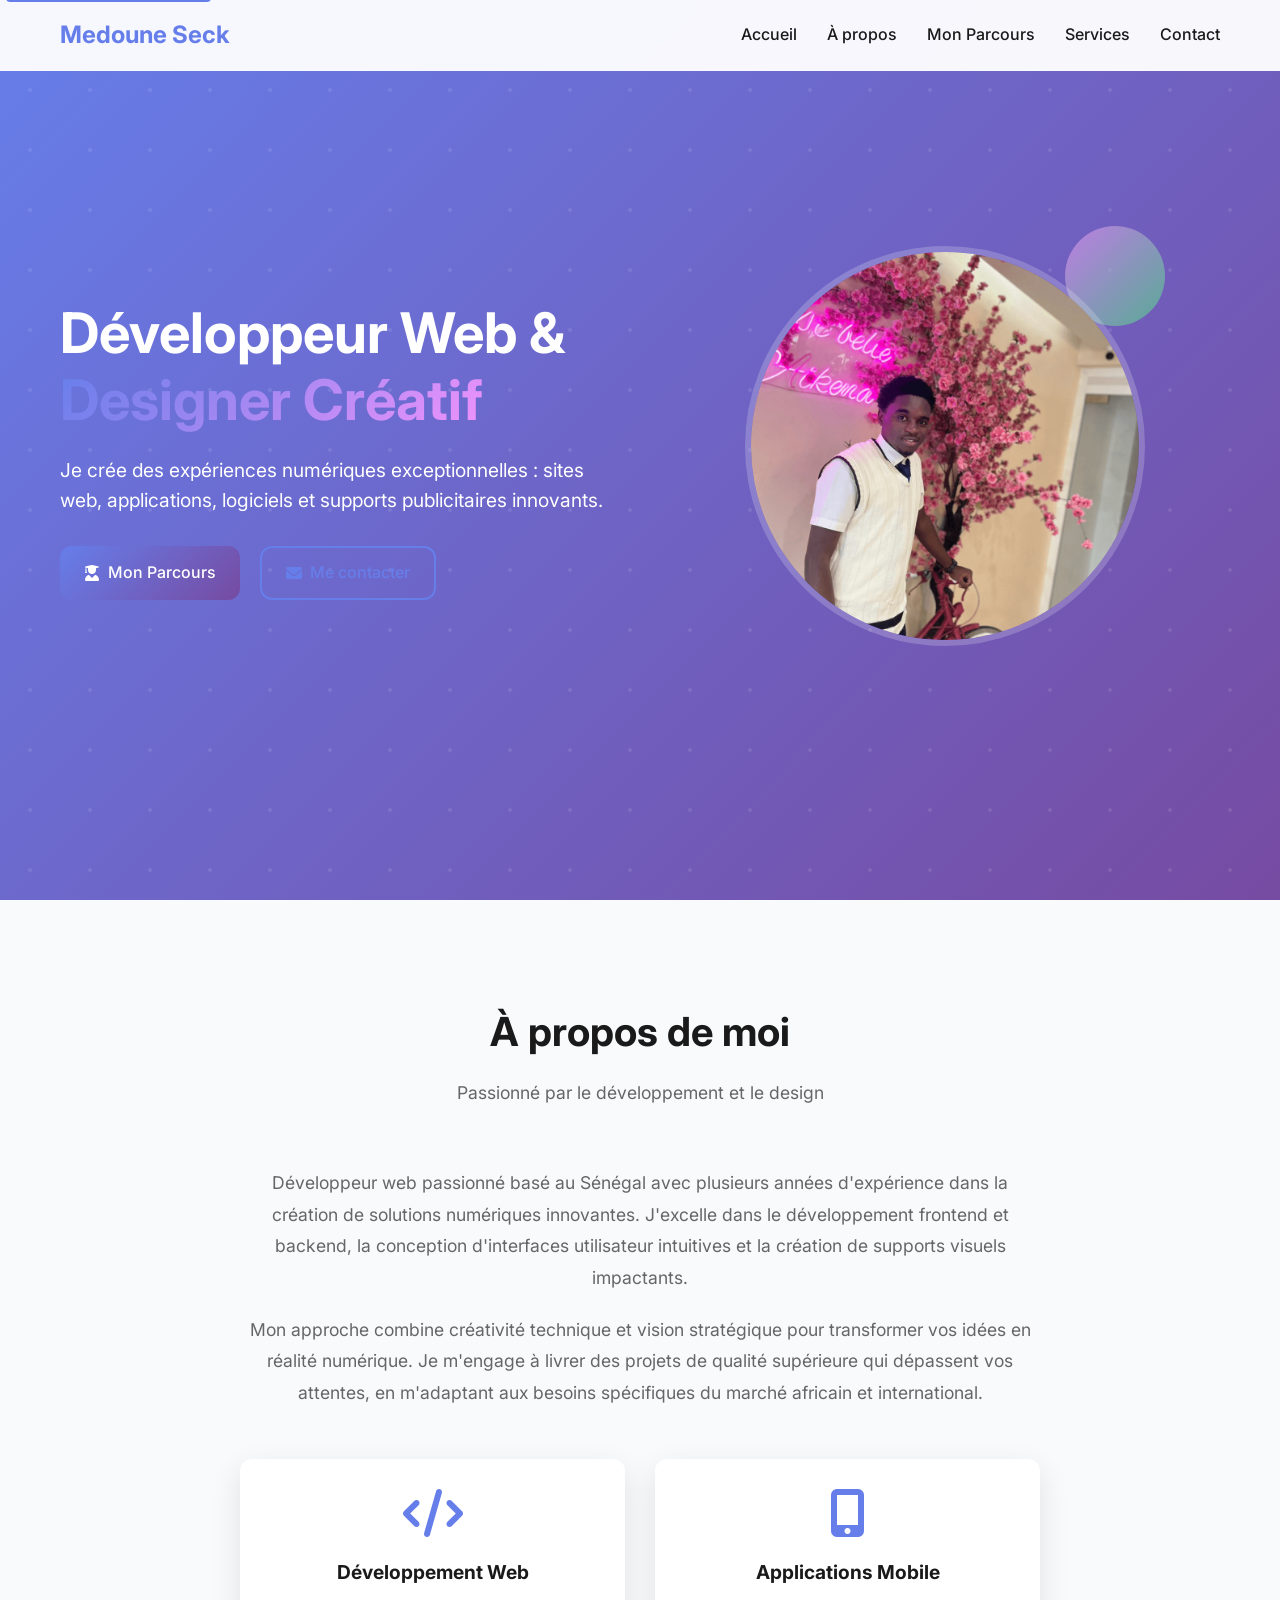
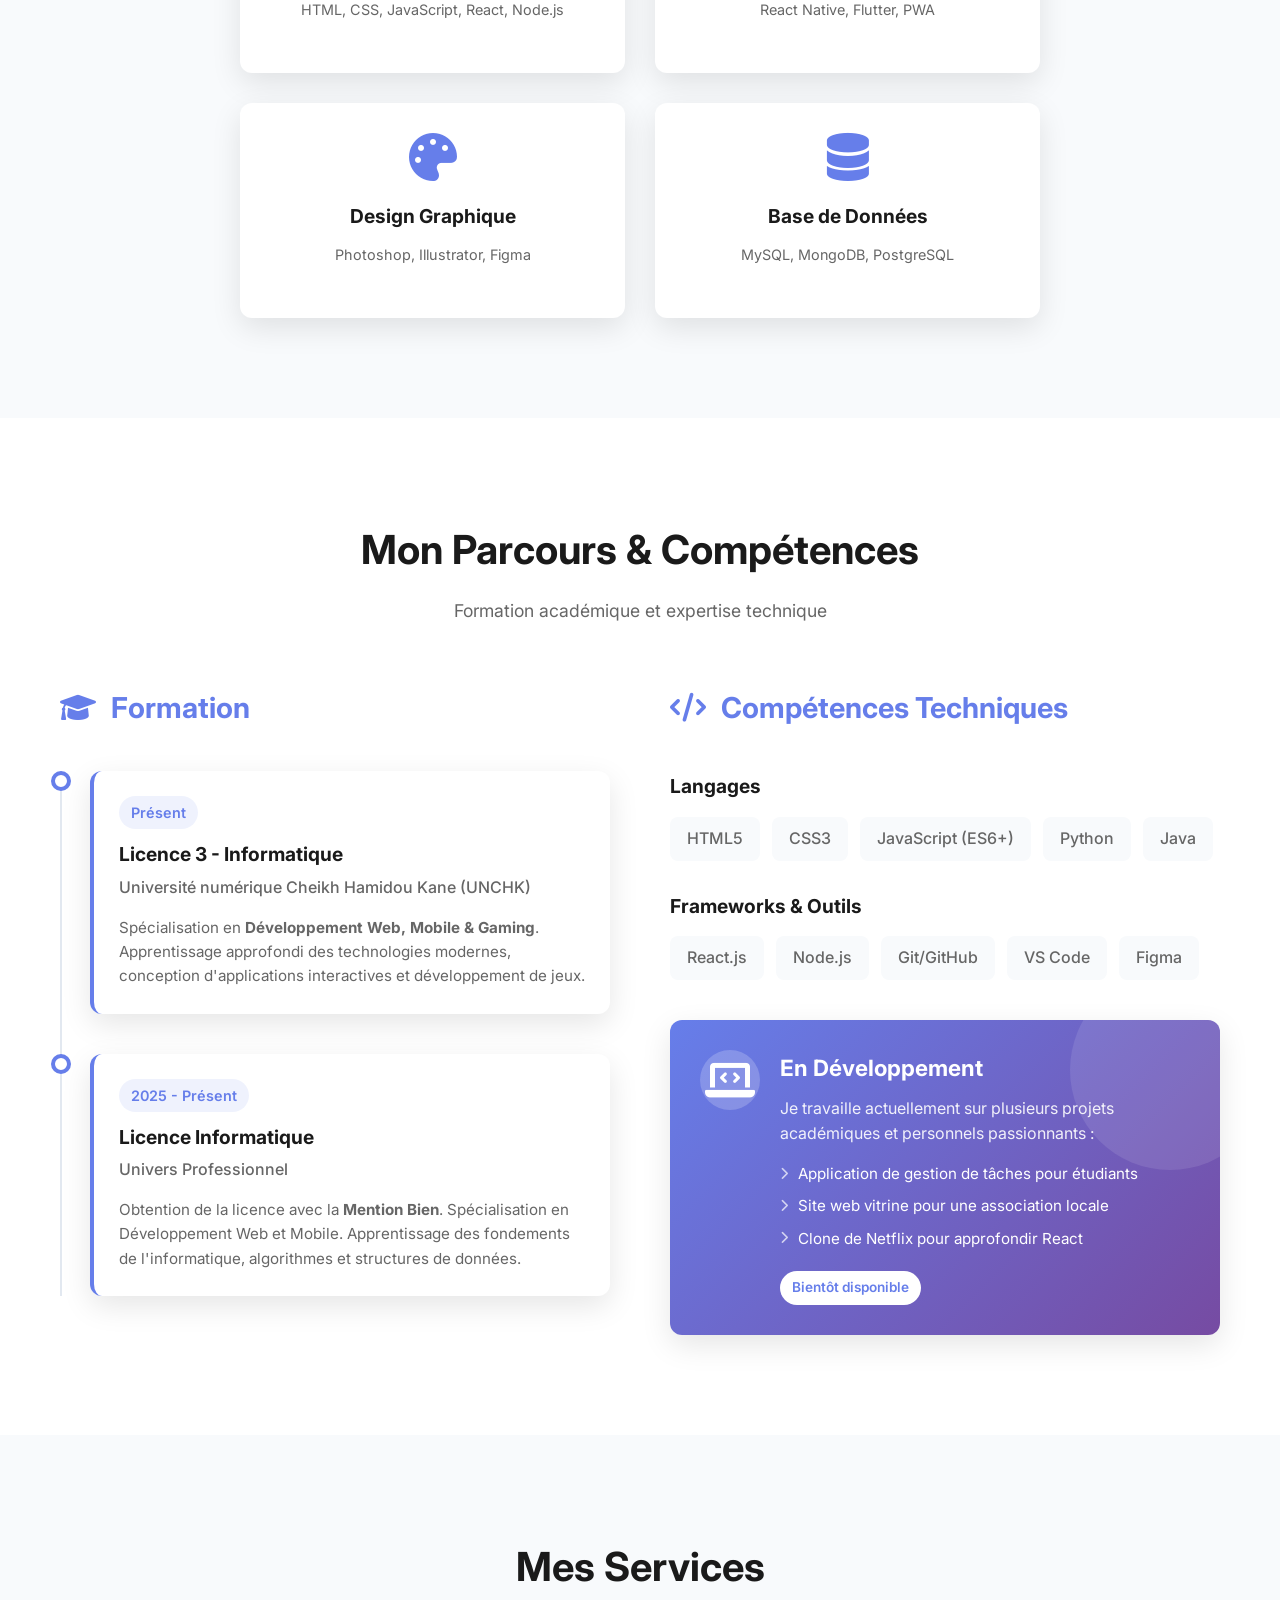
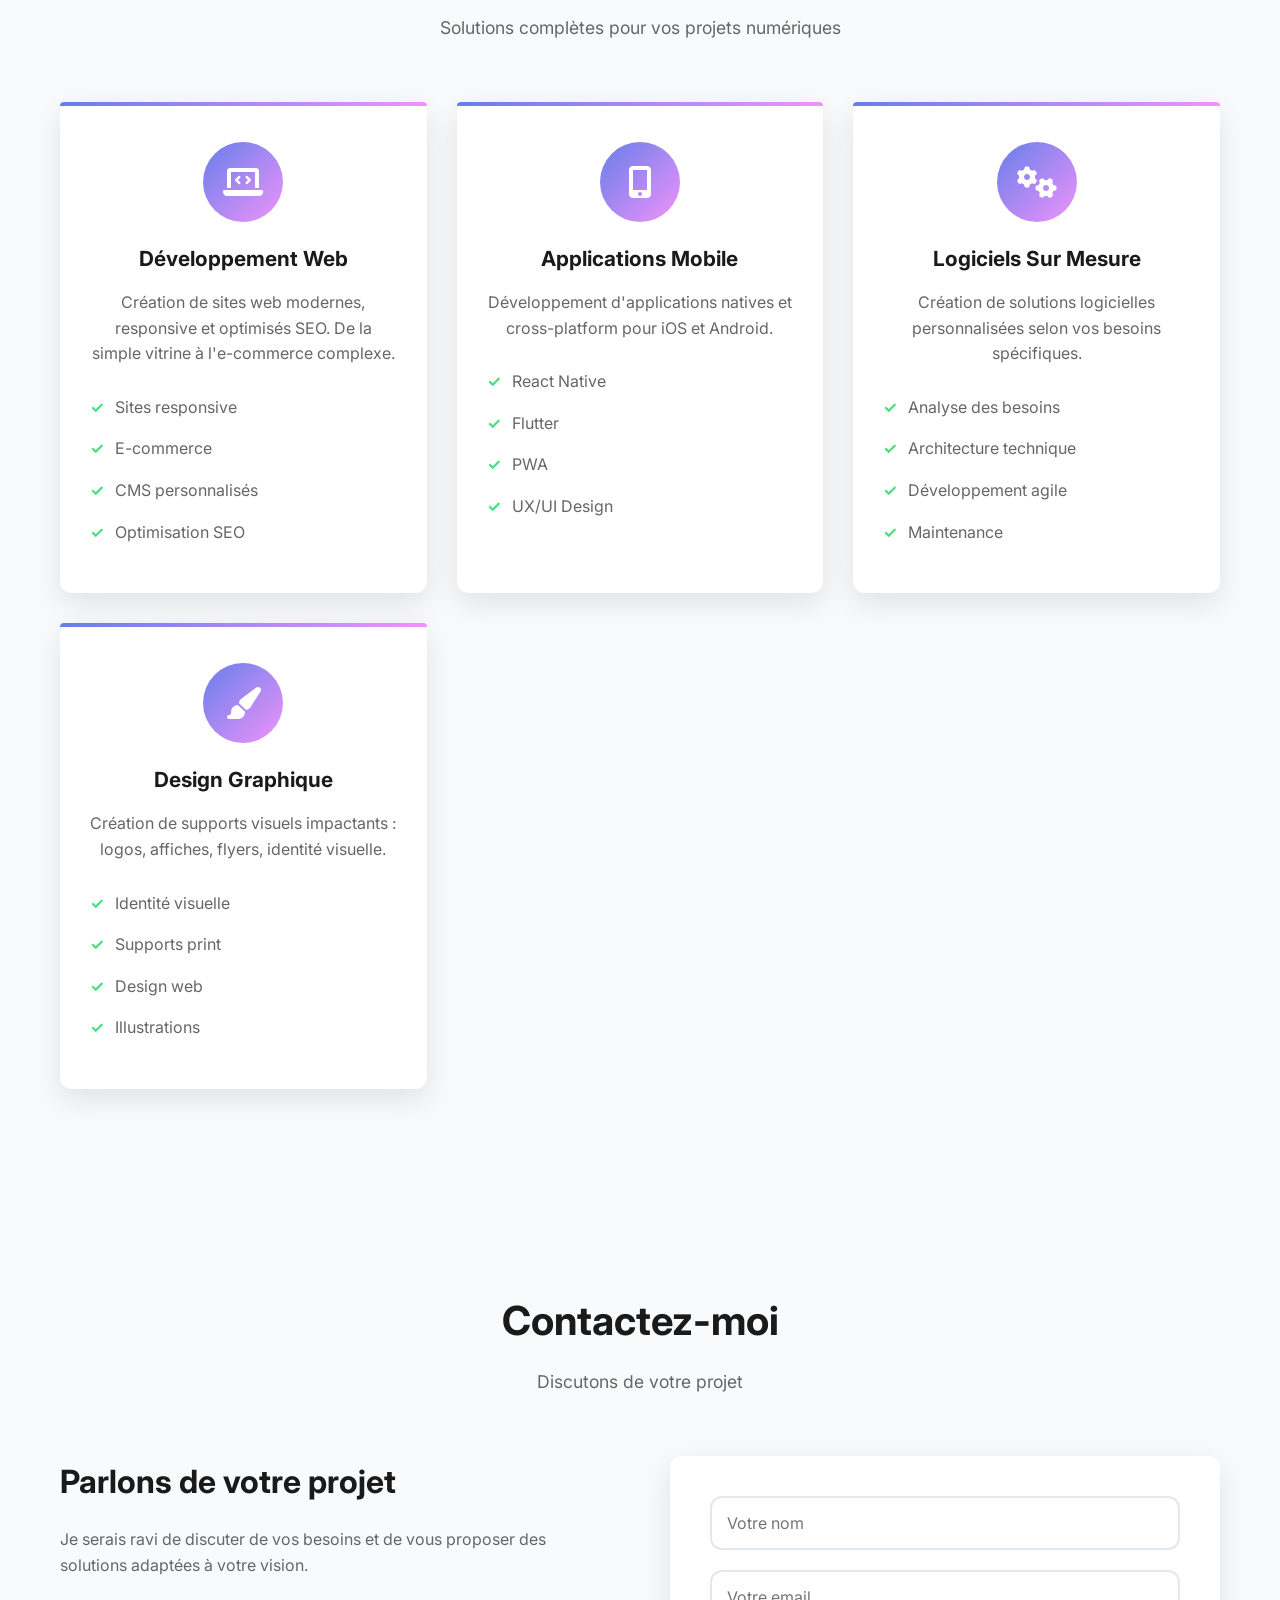
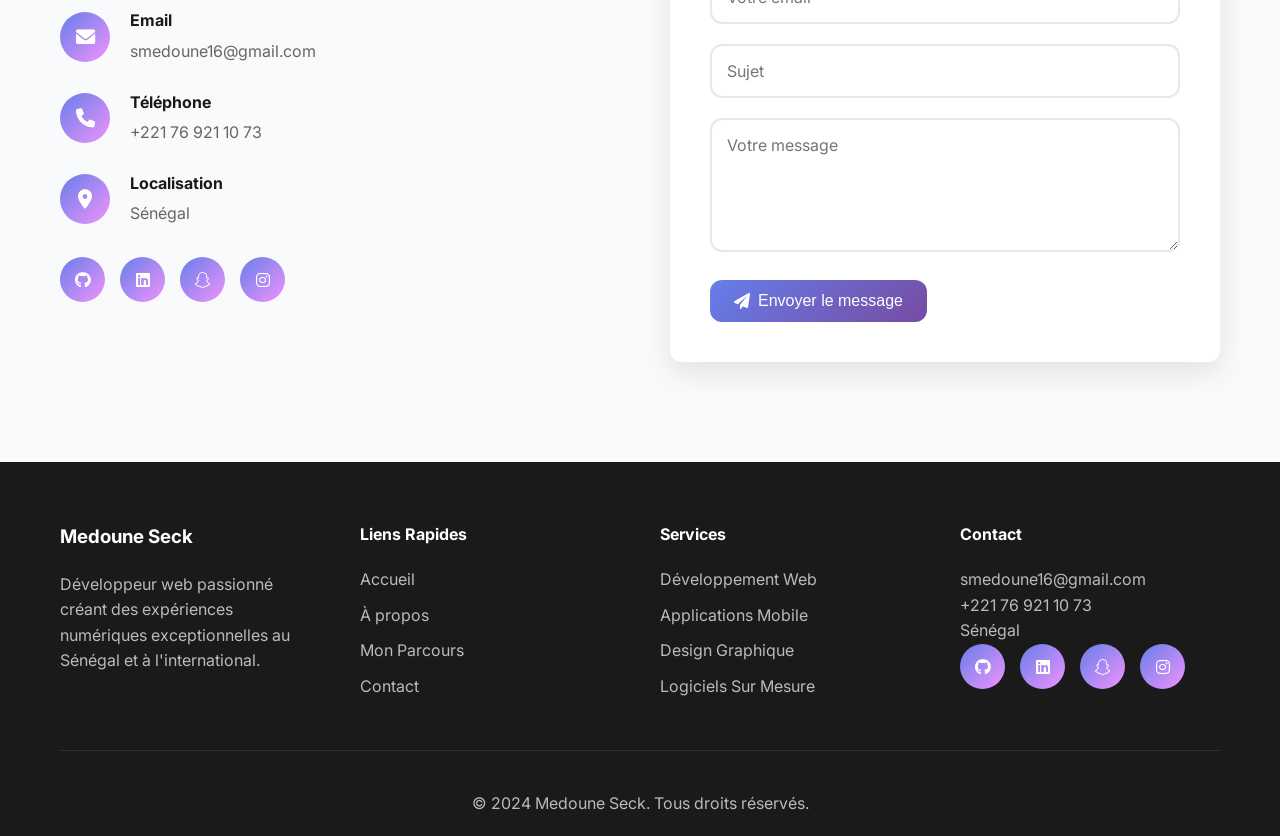
==== index.html @ 62ed6567 "Initial commit: Portfolio with GitHub link and education updates" ====
<!DOCTYPE html>
<html lang="fr">

<head>
    <meta charset="UTF-8">
    <meta name="viewport" content="width=device-width, initial-scale=1.0">
    <title>Medoune Seck - Portfolio - Développeur Web & Designer</title>
    <link rel="stylesheet" href="interface.css">
    <link href="https://fonts.googleapis.com/css2?family=Inter:wght@300;400;500;600;700&display=swap" rel="stylesheet">
    <link rel="stylesheet" href="https://cdnjs.cloudflare.com/ajax/libs/font-awesome/6.0.0/css/all.min.css">
</head>

<body>
    <!-- Navigation -->
    <nav class="navbar" id="navbar">
        <div class="nav-container">
            <div class="nav-logo">
                <h3>Medoune Seck</h3>
            </div>
            <ul class="nav-menu" id="nav-menu">
                <li class="nav-item">
                    <a href="#accueil" class="nav-link">Accueil</a>
                </li>
                <li class="nav-item">
                    <a href="#apropos" class="nav-link">À propos</a>
                </li>
                <li class="nav-item">
                    <a href="#parcours" class="nav-link">Mon Parcours</a>
                </li>
                <li class="nav-item">
                    <a href="#services" class="nav-link">Services</a>
                </li>

                <li class="nav-item">
                    <a href="#contact" class="nav-link">Contact</a>
                </li>
            </ul>
            <div class="hamburger" id="hamburger">
                <span class="bar"></span>
                <span class="bar"></span>
                <span class="bar"></span>
            </div>
        </div>
    </nav>

    <!-- Section Accueil -->
    <section id="accueil" class="hero">
        <div class="hero-container">
            <div class="hero-content">
                <div class="hero-text">
                    <h1 class="hero-title">
                        Développeur Web &
                        <span class="gradient-text">Designer Créatif</span>
                    </h1>
                    <p class="hero-subtitle">
                        Je crée des expériences numériques exceptionnelles : sites web, applications, logiciels et
                        supports publicitaires innovants.
                    </p>
                    <div class="hero-buttons">
                        <a href="#parcours" class="btn btn-primary">
                            <i class="fas fa-user-graduate"></i>
                            Mon Parcours
                        </a>
                        <a href="#contact" class="btn btn-secondary">
                            <i class="fas fa-envelope"></i>
                            Me contacter
                        </a>
                    </div>
                </div>
                <div class="hero-image">
                    <div class="image-container">
                        <img src="imagerose.png" alt="Photo de Medoune Seck" class="profile-image">
                        <div class="image-decoration"></div>
                    </div>
                </div>
            </div>
        </div>
        <div class="hero-bg-animation"></div>
    </section>

    <!-- Section À propos -->
    <section id="apropos" class="about">
        <div class="container">
            <div class="section-header">
                <h2 class="section-title">À propos de moi</h2>
                <p class="section-subtitle">Passionné par le développement et le design</p>
            </div>
            <div class="about-content">
                <div class="about-text">
                    <p>
                        Développeur web passionné basé au Sénégal avec plusieurs années d'expérience dans la création de
                        solutions numériques innovantes. J'excelle dans le développement frontend et backend, la
                        conception d'interfaces utilisateur intuitives et la création de supports visuels impactants.
                    </p>
                    <p>
                        Mon approche combine créativité technique et vision stratégique pour transformer vos idées en
                        réalité numérique. Je m'engage à livrer des projets de qualité supérieure qui dépassent vos
                        attentes, en m'adaptant aux besoins spécifiques du marché africain et international.
                    </p>
                    <div class="skills-grid">
                        <div class="skill-item">
                            <i class="fas fa-code"></i>
                            <h4>Développement Web</h4>
                            <p>HTML, CSS, JavaScript, React, Node.js</p>
                        </div>
                        <div class="skill-item">
                            <i class="fas fa-mobile-alt"></i>
                            <h4>Applications Mobile</h4>
                            <p>React Native, Flutter, PWA</p>
                        </div>
                        <div class="skill-item">
                            <i class="fas fa-palette"></i>
                            <h4>Design Graphique</h4>
                            <p>Photoshop, Illustrator, Figma</p>
                        </div>
                        <div class="skill-item">
                            <i class="fas fa-database"></i>
                            <h4>Base de Données</h4>
                            <p>MySQL, MongoDB, PostgreSQL</p>
                        </div>
                    </div>
                </div>
            </div>
        </div>
    </section>

    <!-- Section Parcours & Compétences -->
    <section id="parcours" class="parcours">
        <div class="container">
            <div class="section-header">
                <h2 class="section-title">Mon Parcours & Compétences</h2>
                <p class="section-subtitle">Formation académique et expertise technique</p>
            </div>

            <div class="parcours-grid">
                <!-- Timeline Formation -->
                <div class="timeline-column">
                    <h3 class="column-title"><i class="fas fa-graduation-cap"></i> Formation</h3>
                    <div class="timeline">
                        <div class="timeline-item">
                            <div class="timeline-dot"></div>
                            <div class="timeline-content fade-in">
                                <span class="timeline-date">Présent</span>
                                <h4>Licence 3 - Informatique</h4>
                                <p class="timeline-institution">Université numérique Cheikh Hamidou Kane (UNCHK)</p>
                                <p>Spécialisation en <strong>Développement Web, Mobile & Gaming</strong>. Apprentissage
                                    approfondi des technologies modernes, conception d'applications interactives et
                                    développement de jeux.</p>
                            </div>
                        </div>
                        <div class="timeline-item">
                            <div class="timeline-dot"></div>
                            <div class="timeline-content fade-in">
                                <span class="timeline-date">2025 - Présent</span>
                                <h4>Licence Informatique</h4>
                                <p class="timeline-institution">Univers Professionnel</p>
                                <p>Obtention de la licence avec la <strong>Mention Bien</strong>. Spécialisation en
                                    Développement Web et Mobile. Apprentissage des fondements de l'informatique,
                                    algorithmes et structures de données.</p>
                            </div>
                        </div>
                    </div>
                </div>

                <!-- Compétences & Projets en cours -->
                <div class="skills-column">
                    <h3 class="column-title"><i class="fas fa-code"></i> Compétences Techniques</h3>

                    <div class="skills-container fade-in">
                        <div class="skill-category">
                            <h4>Langages</h4>
                            <div class="skill-tags">
                                <span class="skill-tag">HTML5</span>
                                <span class="skill-tag">CSS3</span>
                                <span class="skill-tag">JavaScript (ES6+)</span>
                                <span class="skill-tag">Python</span>
                                <span class="skill-tag">Java</span>
                            </div>
                        </div>

                        <div class="skill-category">
                            <h4>Frameworks & Outils</h4>
                            <div class="skill-tags">
                                <span class="skill-tag">React.js</span>
                                <span class="skill-tag">Node.js</span>
                                <span class="skill-tag">Git/GitHub</span>
                                <span class="skill-tag">VS Code</span>
                                <span class="skill-tag">Figma</span>
                            </div>
                        </div>
                    </div>

                    <div class="current-focus fade-in">
                        <div class="focus-card">
                            <div class="focus-icon">
                                <i class="fas fa-laptop-code"></i>
                            </div>
                            <div class="focus-content">
                                <h3>En Développement</h3>
                                <p>Je travaille actuellement sur plusieurs projets académiques et personnels
                                    passionnants :</p>
                                <ul class="focus-list">
                                    <li><i class="fas fa-chevron-right"></i> Application de gestion de tâches pour
                                        étudiants</li>
                                    <li><i class="fas fa-chevron-right"></i> Site web vitrine pour une association
                                        locale</li>
                                    <li><i class="fas fa-chevron-right"></i> Clone de Netflix pour approfondir React
                                    </li>
                                </ul>
                                <div class="focus-badge">Bientôt disponible</div>
                            </div>
                        </div>
                    </div>
                </div>
            </div>
        </div>
    </section>

    <!-- Section Services -->
    <section id="services" class="services">
        <div class="container">
            <div class="section-header">
                <h2 class="section-title">Mes Services</h2>
                <p class="section-subtitle">Solutions complètes pour vos projets numériques</p>
            </div>
            <div class="services-grid">
                <div class="service-card">
                    <div class="service-icon">
                        <i class="fas fa-laptop-code"></i>
                    </div>
                    <h3>Développement Web</h3>
                    <p>Création de sites web modernes, responsive et optimisés SEO. De la simple vitrine à l'e-commerce
                        complexe.</p>
                    <ul class="service-features">
                        <li>Sites responsive</li>
                        <li>E-commerce</li>
                        <li>CMS personnalisés</li>
                        <li>Optimisation SEO</li>
                    </ul>
                </div>
                <div class="service-card">
                    <div class="service-icon">
                        <i class="fas fa-mobile-alt"></i>
                    </div>
                    <h3>Applications Mobile</h3>
                    <p>Développement d'applications natives et cross-platform pour iOS et Android.</p>
                    <ul class="service-features">
                        <li>React Native</li>
                        <li>Flutter</li>
                        <li>PWA</li>
                        <li>UX/UI Design</li>
                    </ul>
                </div>
                <div class="service-card">
                    <div class="service-icon">
                        <i class="fas fa-cogs"></i>
                    </div>
                    <h3>Logiciels Sur Mesure</h3>
                    <p>Création de solutions logicielles personnalisées selon vos besoins spécifiques.</p>
                    <ul class="service-features">
                        <li>Analyse des besoins</li>
                        <li>Architecture technique</li>
                        <li>Développement agile</li>
                        <li>Maintenance</li>
                    </ul>
                </div>
                <div class="service-card">
                    <div class="service-icon">
                        <i class="fas fa-paint-brush"></i>
                    </div>
                    <h3>Design Graphique</h3>
                    <p>Création de supports visuels impactants : logos, affiches, flyers, identité visuelle.</p>
                    <ul class="service-features">
                        <li>Identité visuelle</li>
                        <li>Supports print</li>
                        <li>Design web</li>
                        <li>Illustrations</li>
                    </ul>
                </div>
            </div>
        </div>
    </section>



    <!-- Section Contact -->
    <section id="contact" class="contact">
        <div class="container">
            <div class="section-header">
                <h2 class="section-title">Contactez-moi</h2>
                <p class="section-subtitle">Discutons de votre projet</p>
            </div>
            <div class="contact-content">
                <div class="contact-info">
                    <h3>Parlons de votre projet</h3>
                    <p>Je serais ravi de discuter de vos besoins et de vous proposer des solutions adaptées à votre
                        vision.</p>
                    <div class="contact-items">
                        <a href="mailto:smedoune16@gmail.com" class="contact-item">
                            <i class="fas fa-envelope"></i>
                            <div>
                                <h4>Email</h4>
                                <p>smedoune16@gmail.com</p>
                            </div>
                        </a>
                        <a href="tel:+221769211073" class="contact-item">
                            <i class="fas fa-phone"></i>
                            <div>
                                <h4>Téléphone</h4>
                                <p>+221 76 921 10 73</p>
                            </div>
                        </a>
                        <div class="contact-item">
                            <i class="fas fa-map-marker-alt"></i>
                            <div>
                                <h4>Localisation</h4>
                                <p>Sénégal</p>
                            </div>
                        </div>
                    </div>
                    <div class="social-links">
                        <a href="https://github.com/Medoune-ops" target="_blank" rel="noopener noreferrer"
                            class="social-link" title="GitHub"><i class="fab fa-github"></i></a>
                        <a href="https://www.linkedin.com/in/medoune-seck-633004305" target="_blank"
                            rel="noopener noreferrer" class="social-link" title="LinkedIn"><i
                                class="fab fa-linkedin"></i></a>
                        <a href="https://t.snapchat.com/3yQsadBa" target="_blank" rel="noopener noreferrer"
                            class="social-link" title="Snapchat"><i class="fab fa-snapchat"></i></a>
                        <a href="https://www.instagram.com/medoune_14?igsh=bmZnbGZmYTBjMzN2" target="_blank"
                            rel="noopener noreferrer" class="social-link" title="Instagram"><i
                                class="fab fa-instagram"></i></a>
                    </div>
                </div>
                <form class="contact-form" id="contact-form" action="https://formsubmit.co/smedoune16@gmail.com"
                    method="POST">
                    <!-- Configuration FormSubmit -->
                    <input type="hidden" name="_captcha" value="false">
                    <input type="hidden" name="_template" value="table">
                    <div class="form-group">
                        <input type="text" id="name" name="name" placeholder="Votre nom" required>
                    </div>
                    <div class="form-group">
                        <input type="email" id="email" name="email" placeholder="Votre email" required>
                    </div>
                    <div class="form-group">
                        <input type="text" id="subject" name="subject" placeholder="Sujet" required>
                    </div>
                    <div class="form-group">
                        <textarea id="message" name="message" placeholder="Votre message" rows="5" required></textarea>
                    </div>
                    <button type="submit" class="btn btn-primary">
                        <i class="fas fa-paper-plane"></i>
                        Envoyer le message
                    </button>
                </form>
            </div>
        </div>
    </section>

    <!-- Footer -->
    <footer class="footer">
        <div class="container">
            <div class="footer-content">
                <div class="footer-section">
                    <h3>Medoune Seck</h3>
                    <p>Développeur web passionné créant des expériences numériques exceptionnelles au Sénégal et à
                        l'international.</p>
                </div>
                <div class="footer-section">
                    <h4>Liens Rapides</h4>
                    <ul>
                        <li><a href="#accueil">Accueil</a></li>
                        <li><a href="#apropos">À propos</a></li>
                        <li><a href="#parcours">Mon Parcours</a></li>
                        <li><a href="#contact">Contact</a></li>
                    </ul>
                </div>
                <div class="footer-section">
                    <h4>Services</h4>
                    <ul>
                        <li><a href="#services">Développement Web</a></li>
                        <li><a href="#services">Applications Mobile</a></li>
                        <li><a href="#services">Design Graphique</a></li>
                        <li><a href="#services">Logiciels Sur Mesure</a></li>
                    </ul>
                </div>
                <div class="footer-section">
                    <h4>Contact</h4>
                    <p>smedoune16@gmail.com</p>
                    <p>+221 76 921 10 73</p>
                    <p>Sénégal</p>
                    <div class="social-links">
                        <a href="https://github.com/Medoune-ops" target="_blank" rel="noopener noreferrer"
                            class="social-link" title="GitHub"><i class="fab fa-github"></i></a>
                        <a href="https://www.linkedin.com/in/medoune-seck-633004305" target="_blank"
                            rel="noopener noreferrer" class="social-link" title="LinkedIn"><i
                                class="fab fa-linkedin"></i></a>
                        <a href="https://t.snapchat.com/3yQsadBa" target="_blank" rel="noopener noreferrer"
                            class="social-link" title="Snapchat"><i class="fab fa-snapchat"></i></a>
                        <a href="https://www.instagram.com/medoune_14?igsh=bmZnbGZmYTBjMzN2" target="_blank"
                            rel="noopener noreferrer" class="social-link" title="Instagram"><i
                                class="fab fa-instagram"></i></a>
                    </div>
                </div>
            </div>
            <div class="footer-bottom">
                <p>&copy; 2024 Medoune Seck. Tous droits réservés.</p>
            </div>
        </div>
    </footer>

    <script src="interface.js"></script>
</body>

</html>
---- interface.css ----
/* Reset et base */
* {
    margin: 0;
    padding: 0;
    box-sizing: border-box;
}

:root {
    --primary-color: #667eea;
    --secondary-color: #764ba2;
    --accent-color: #f093fb;
    --success-color: #4ade80;
    --warning-color: #fbbf24;
    --error-color: #ef4444;
    --text-primary: #1a1a1a;
    --text-secondary: #666;
    --text-light: #999;
    --bg-primary: #ffffff;
    --bg-secondary: #f8fafc;
    --bg-dark: #1a1a1a;
    --shadow: 0 10px 30px rgba(0, 0, 0, 0.1);
    --shadow-hover: 0 20px 40px rgba(0, 0, 0, 0.15);
    --border-radius: 12px;
    --transition: all 0.3s ease;
}

html {
    scroll-behavior: smooth;
}

body {
    font-family: 'Inter', sans-serif;
    line-height: 1.6;
    color: var(--text-primary);
    background-color: var(--bg-primary);
    overflow-x: hidden;
}

.container {
    max-width: 1200px;
    margin: 0 auto;
    padding: 0 20px;
}

/* Utilitaires */
.gradient-text {
    background: linear-gradient(135deg, var(--primary-color), var(--accent-color));
    -webkit-background-clip: text;
    -webkit-text-fill-color: transparent;
    background-clip: text;
}

.btn {
    display: inline-flex;
    align-items: center;
    gap: 8px;
    padding: 12px 24px;
    font-size: 16px;
    font-weight: 500;
    text-decoration: none;
    border-radius: var(--border-radius);
    transition: var(--transition);
    border: none;
    cursor: pointer;
    position: relative;
    overflow: hidden;
}

.btn-primary {
    background: linear-gradient(135deg, var(--primary-color), var(--secondary-color));
    color: white;
}

.btn-primary:hover {
    transform: translateY(-2px);
    box-shadow: var(--shadow-hover);
}

.btn-secondary {
    background: transparent;
    color: var(--primary-color);
    border: 2px solid var(--primary-color);
}

.btn-secondary:hover {
    background: var(--primary-color);
    color: white;
    transform: translateY(-2px);
}

.btn-link {
    display: inline-flex;
    align-items: center;
    justify-content: center;
    width: 40px;
    height: 40px;
    background: rgba(255, 255, 255, 0.2);
    color: white;
    border-radius: 50%;
    text-decoration: none;
    transition: var(--transition);
}

.btn-link:hover {
    background: rgba(255, 255, 255, 0.3);
    transform: translateY(-2px);
}

/* Navigation */
.navbar {
    position: fixed;
    top: 0;
    width: 100%;
    background: rgba(255, 255, 255, 0.95);
    backdrop-filter: blur(10px);
    z-index: 1000;
    transition: var(--transition);
    border-bottom: 1px solid rgba(255, 255, 255, 0.1);
}

.navbar.scrolled {
    background: rgba(255, 255, 255, 0.98);
    box-shadow: var(--shadow);
}

.nav-container {
    max-width: 1200px;
    margin: 0 auto;
    padding: 0 20px;
    display: flex;
    justify-content: space-between;
    align-items: center;
    height: 70px;
}

.nav-logo h3 {
    font-size: 24px;
    font-weight: 700;
    color: var(--primary-color);
}

.nav-menu {
    display: flex;
    list-style: none;
    gap: 30px;
}

.nav-link {
    color: var(--text-primary);
    text-decoration: none;
    font-weight: 500;
    transition: var(--transition);
    position: relative;
}

.nav-link:hover {
    color: var(--primary-color);
}

.nav-link::after {
    content: '';
    position: absolute;
    bottom: -5px;
    left: 0;
    width: 0;
    height: 2px;
    background: linear-gradient(135deg, var(--primary-color), var(--accent-color));
    transition: width 0.3s ease;
}

.nav-link:hover::after {
    width: 100%;
}

.hamburger {
    display: none;
    flex-direction: column;
    cursor: pointer;
    gap: 4px;
}

.bar {
    width: 25px;
    height: 3px;
    background: var(--text-primary);
    transition: var(--transition);
}

/* Hero Section */
.hero {
    min-height: 100vh;
    display: flex;
    align-items: center;
    position: relative;
    background: linear-gradient(135deg, #667eea 0%, #764ba2 100%);
    overflow: hidden;
}

.hero-container {
    max-width: 1200px;
    margin: 0 auto;
    padding: 0 20px;
    width: 100%;
}

.hero-content {
    display: grid;
    grid-template-columns: 1fr 1fr;
    gap: 60px;
    align-items: center;
    position: relative;
    z-index: 2;
}

.hero-text {
    color: white;
}

.hero-title {
    font-size: 3.5rem;
    font-weight: 700;
    line-height: 1.2;
    margin-bottom: 20px;
    opacity: 0;
    animation: fadeInUp 1s ease forwards;
}

.hero-subtitle {
    font-size: 1.2rem;
    margin-bottom: 30px;
    opacity: 0.9;
    line-height: 1.6;
    opacity: 0;
    animation: fadeInUp 1s ease 0.2s forwards;
}

.hero-buttons {
    display: flex;
    gap: 20px;
    margin-top: 30px;
    opacity: 0;
    animation: fadeInUp 1s ease 0.4s forwards;
}

.hero-image {
    display: flex;
    justify-content: center;
    align-items: center;
    opacity: 0;
    animation: fadeInUp 1s ease 0.6s forwards;
}

.image-container {
    position: relative;
    display: inline-block;
}

.profile-image {
    width: 400px;
    height: 400px;
    border-radius: 50%;
    object-fit: cover;
    border: 6px solid rgba(255, 255, 255, 0.2);
    transition: var(--transition);
}

.profile-image:hover {
    transform: scale(1.05);
}

.image-decoration {
    position: absolute;
    top: -20px;
    right: -20px;
    width: 100px;
    height: 100px;
    background: linear-gradient(135deg, var(--accent-color), var(--success-color));
    border-radius: 50%;
    opacity: 0.6;
    z-index: -1;
    animation: float 3s ease-in-out infinite;
}

.hero-bg-animation {
    position: absolute;
    top: 0;
    left: 0;
    width: 100%;
    height: 100%;
    background: url("data:image/svg+xml,%3Csvg width='60' height='60' viewBox='0 0 60 60' xmlns='http://www.w3.org/2000/svg'%3E%3Cg fill='none' fill-rule='evenodd'%3E%3Cg fill='%23ffffff' fill-opacity='0.1'%3E%3Ccircle cx='30' cy='30' r='2'/%3E%3C/g%3E%3C/g%3E%3C/svg%3E");
    animation: moveBackground 20s linear infinite;
}

/* Section Headers */
.section-header {
    text-align: center;
    margin-bottom: 60px;
}

.section-title {
    font-size: 2.5rem;
    font-weight: 700;
    margin-bottom: 15px;
    color: var(--text-primary);
}

.section-subtitle {
    font-size: 1.1rem;
    color: var(--text-secondary);
    max-width: 600px;
    margin: 0 auto;
}

/* About Section */
.about {
    padding: 100px 0;
    background: var(--bg-secondary);
}

.about-content {
    max-width: 800px;
    margin: 0 auto;
}

.about-text {
    text-align: center;
}

.about-text p {
    font-size: 1.1rem;
    line-height: 1.8;
    margin-bottom: 20px;
    color: var(--text-secondary);
}

.skills-grid {
    display: grid;
    grid-template-columns: repeat(auto-fit, minmax(250px, 1fr));
    gap: 30px;
    margin-top: 50px;
}

.skill-item {
    background: white;
    padding: 30px;
    border-radius: var(--border-radius);
    text-align: center;
    box-shadow: var(--shadow);
    transition: var(--transition);
}

.skill-item:hover {
    transform: translateY(-5px);
    box-shadow: var(--shadow-hover);
}

.skill-item i {
    font-size: 3rem;
    color: var(--primary-color);
    margin-bottom: 20px;
}

.skill-item h4 {
    font-size: 1.2rem;
    margin-bottom: 10px;
    color: var(--text-primary);
}

.skill-item p {
    color: var(--text-secondary);
    font-size: 0.9rem;
}

/* Parcours Section */
.parcours {
    padding: 100px 0;
    background: var(--bg-primary);
}

.parcours-grid {
    display: grid;
    grid-template-columns: 1fr 1fr;
    gap: 60px;
}

@media (max-width: 992px) {
    .parcours-grid {
        grid-template-columns: 1fr;
    }
}

.column-title {
    font-size: 1.8rem;
    margin-bottom: 40px;
    color: var(--primary-color);
    display: flex;
    align-items: center;
    gap: 15px;
}

/* Timeline Styles */
.timeline {
    position: relative;
    padding-left: 30px;
}

.timeline::before {
    content: '';
    position: absolute;
    left: 0;
    top: 0;
    height: 100%;
    width: 2px;
    background: #e2e8f0;
}

.timeline-item {
    position: relative;
    margin-bottom: 40px;
}

.timeline-item:last-child {
    margin-bottom: 0;
}

.timeline-dot {
    position: absolute;
    left: -39px;
    top: 0;
    width: 20px;
    height: 20px;
    background: white;
    border: 4px solid var(--primary-color);
    border-radius: 50%;
    transition: var(--transition);
}

.timeline-item:hover .timeline-dot {
    background: var(--primary-color);
    box-shadow: 0 0 0 4px rgba(102, 126, 234, 0.2);
}

.timeline-content {
    background: white;
    padding: 25px;
    border-radius: var(--border-radius);
    box-shadow: var(--shadow);
    transition: var(--transition);
    border-left: 4px solid var(--primary-color);
}

.timeline-item:hover .timeline-content {
    transform: translateX(10px);
    box-shadow: var(--shadow-hover);
}

.timeline-date {
    display: inline-block;
    padding: 5px 12px;
    background: rgba(102, 126, 234, 0.1);
    color: var(--primary-color);
    border-radius: 20px;
    font-size: 0.9rem;
    font-weight: 600;
    margin-bottom: 10px;
}

.timeline-content h4 {
    font-size: 1.2rem;
    margin-bottom: 5px;
    color: var(--text-primary);
}

.timeline-institution {
    color: var(--text-secondary);
    font-weight: 500;
    margin-bottom: 15px;
}

.timeline-content p:last-child {
    color: var(--text-secondary);
    font-size: 0.95rem;
    line-height: 1.6;
}

/* Skills Styles */
.skills-container {
    margin-bottom: 40px;
}

.skill-category {
    margin-bottom: 30px;
}

.skill-category h4 {
    font-size: 1.2rem;
    margin-bottom: 15px;
    color: var(--text-primary);
}

.skill-tags {
    display: flex;
    flex-wrap: wrap;
    gap: 12px;
}

.skill-tag {
    padding: 8px 16px;
    background: var(--bg-secondary);
    color: var(--text-secondary);
    border-radius: 8px;
    font-weight: 500;
    transition: var(--transition);
    border: 1px solid transparent;
}

.skill-tag:hover {
    background: rgba(102, 126, 234, 0.1);
    color: var(--primary-color);
    border-color: var(--primary-color);
    transform: translateY(-2px);
}

/* Current Focus Card */
.focus-card {
    background: linear-gradient(135deg, var(--primary-color), var(--secondary-color));
    border-radius: var(--border-radius);
    padding: 30px;
    color: white;
    display: flex;
    gap: 20px;
    position: relative;
    overflow: hidden;
    box-shadow: var(--shadow);
}

.focus-card::before {
    content: '';
    position: absolute;
    top: -50px;
    right: -50px;
    width: 200px;
    height: 200px;
    background: rgba(255, 255, 255, 0.1);
    border-radius: 50%;
}

.focus-icon {
    font-size: 2.5rem;
    background: rgba(255, 255, 255, 0.2);
    width: 60px;
    height: 60px;
    display: flex;
    align-items: center;
    justify-content: center;
    border-radius: 50%;
    flex-shrink: 0;
}

.focus-content h3 {
    font-size: 1.4rem;
    margin-bottom: 10px;
}

.focus-content p {
    margin-bottom: 15px;
    opacity: 0.9;
}

.focus-list {
    list-style: none;
    margin-bottom: 20px;
}

.focus-list li {
    margin-bottom: 8px;
    display: flex;
    align-items: center;
    gap: 10px;
    font-size: 0.95rem;
}

.focus-list li i {
    font-size: 0.8rem;
    opacity: 0.7;
}

.focus-badge {
    display: inline-block;
    padding: 6px 12px;
    background: white;
    color: var(--primary-color);
    border-radius: 20px;
    font-size: 0.85rem;
    font-weight: 600;
}

/* Services Section */
.services {
    padding: 100px 0;
    background: var(--bg-secondary);
}

.services-grid {
    display: grid;
    grid-template-columns: repeat(auto-fit, minmax(280px, 1fr));
    gap: 30px;
}

.service-card {
    background: white;
    padding: 40px 30px;
    border-radius: var(--border-radius);
    text-align: center;
    box-shadow: var(--shadow);
    transition: var(--transition);
    position: relative;
}

.service-card:hover {
    transform: translateY(-10px);
    box-shadow: var(--shadow-hover);
}

.service-card::before {
    content: '';
    position: absolute;
    top: 0;
    left: 0;
    width: 100%;
    height: 4px;
    background: linear-gradient(135deg, var(--primary-color), var(--accent-color));
    border-radius: var(--border-radius) var(--border-radius) 0 0;
}

.service-icon {
    width: 80px;
    height: 80px;
    margin: 0 auto 20px;
    display: flex;
    align-items: center;
    justify-content: center;
    background: linear-gradient(135deg, var(--primary-color), var(--accent-color));
    border-radius: 50%;
    color: white;
    font-size: 2rem;
}

.service-card h3 {
    font-size: 1.3rem;
    margin-bottom: 15px;
    color: var(--text-primary);
}

.service-card p {
    color: var(--text-secondary);
    margin-bottom: 20px;
    line-height: 1.6;
}

.service-features {
    list-style: none;
    text-align: left;
}

.service-features li {
    padding: 8px 0;
    color: var(--text-secondary);
    position: relative;
    padding-left: 25px;
}

.service-features li::before {
    content: '✓';
    position: absolute;
    left: 0;
    color: var(--success-color);
    font-weight: bold;
}



/* Contact Section */
.contact {
    padding: 100px 0;
    background: var(--bg-secondary);
}

.contact-content {
    display: grid;
    grid-template-columns: 1fr 1fr;
    gap: 60px;
    align-items: start;
}

.contact-info h3 {
    font-size: 2rem;
    margin-bottom: 20px;
    color: var(--text-primary);
}

.contact-info p {
    color: var(--text-secondary);
    margin-bottom: 30px;
    line-height: 1.6;
}

.contact-items {
    margin-bottom: 30px;
}

.contact-item {
    display: flex;
    align-items: center;
    gap: 20px;
    margin-bottom: 25px;
}

.contact-item i {
    width: 50px;
    height: 50px;
    background: linear-gradient(135deg, var(--primary-color), var(--accent-color));
    color: white;
    border-radius: 50%;
    display: flex;
    align-items: center;
    justify-content: center;
    font-size: 1.2rem;
}

.contact-item h4 {
    color: var(--text-primary);
    margin-bottom: 5px;
}

.contact-item p {
    color: var(--text-secondary);
    margin: 0;
}

a.contact-item {
    text-decoration: none;
    cursor: pointer;
    transition: var(--transition);
}

a.contact-item:hover {
    transform: translateX(10px);
    background: rgba(102, 126, 234, 0.05);
    border-radius: var(--border-radius);
    padding-right: 10px;
    /* Ajoute un peu d'espace */
}

a.contact-item:hover i {
    transform: scale(1.1);
}

.social-links {
    display: flex;
    gap: 15px;
}

.social-link {
    width: 45px;
    height: 45px;
    background: linear-gradient(135deg, var(--primary-color), var(--accent-color));
    color: white;
    border-radius: 50%;
    display: flex;
    align-items: center;
    justify-content: center;
    text-decoration: none;
    transition: var(--transition);
}

.social-link:hover {
    transform: translateY(-2px);
    box-shadow: var(--shadow);
}

.contact-form {
    background: white;
    padding: 40px;
    border-radius: var(--border-radius);
    box-shadow: var(--shadow);
}

.form-group {
    margin-bottom: 20px;
}

.form-group input,
.form-group textarea {
    width: 100%;
    padding: 15px;
    border: 2px solid #e2e8f0;
    border-radius: var(--border-radius);
    font-size: 16px;
    transition: var(--transition);
    font-family: inherit;
}

.form-group input:focus,
.form-group textarea:focus {
    outline: none;
    border-color: var(--primary-color);
    box-shadow: 0 0 0 3px rgba(102, 126, 234, 0.1);
}

.form-group textarea {
    resize: vertical;
    min-height: 120px;
}

/* Footer */
.footer {
    background: var(--bg-dark);
    color: white;
    padding: 60px 0 20px;
}

.footer-content {
    display: grid;
    grid-template-columns: repeat(auto-fit, minmax(250px, 1fr));
    gap: 40px;
    margin-bottom: 40px;
}

.footer-section h3,
.footer-section h4 {
    margin-bottom: 20px;
    color: white;
}

.footer-section p {
    color: rgba(255, 255, 255, 0.7);
    line-height: 1.6;
}

.footer-section ul {
    list-style: none;
}

.footer-section ul li {
    margin-bottom: 10px;
}

.footer-section ul li a {
    color: rgba(255, 255, 255, 0.7);
    text-decoration: none;
    transition: var(--transition);
}

.footer-section ul li a:hover {
    color: var(--primary-color);
}

.footer-bottom {
    text-align: center;
    padding-top: 40px;
    border-top: 1px solid rgba(255, 255, 255, 0.1);
    color: rgba(255, 255, 255, 0.7);
}

/* Animations */
@keyframes fadeInUp {
    from {
        opacity: 0;
        transform: translateY(30px);
    }

    to {
        opacity: 1;
        transform: translateY(0);
    }
}

@keyframes float {

    0%,
    100% {
        transform: translateY(0);
    }

    50% {
        transform: translateY(-20px);
    }
}

@keyframes moveBackground {
    0% {
        transform: translateX(0);
    }

    100% {
        transform: translateX(60px);
    }
}

/* Scroll Animations */
.fade-in {
    opacity: 0;
    transform: translateY(20px);
    transition: opacity 0.6s ease-out, transform 0.6s ease-out;
}

.fade-in.visible {
    opacity: 1;
    transform: translateY(0);
}

/* Responsive Design */
@media (max-width: 768px) {
    .nav-menu {
        position: fixed;
        left: -100%;
        top: 70px;
        flex-direction: column;
        background-color: white;
        width: 100%;
        text-align: center;
        transition: 0.3s;
        box-shadow: var(--shadow);
        padding: 20px 0;
    }

    .nav-menu.active {
        left: 0;
    }

    .hamburger {
        display: flex;
    }

    .hamburger.active .bar:nth-child(2) {
        opacity: 0;
    }

    .hamburger.active .bar:nth-child(1) {
        transform: translateY(7px) rotate(45deg);
    }

    .hamburger.active .bar:nth-child(3) {
        transform: translateY(-7px) rotate(-45deg);
    }

    .hero-content {
        grid-template-columns: 1fr;
        text-align: center;
        gap: 40px;
    }

    .hero-title {
        font-size: 2.5rem;
    }

    .profile-image {
        width: 300px;
        height: 300px;
    }

    .section-title {
        font-size: 2rem;
    }

    .contact-content {
        grid-template-columns: 1fr;
        gap: 40px;
    }

    .hero-buttons {
        flex-direction: column;
        align-items: center;
    }

    .btn {
        width: 100%;
        max-width: 200px;
        justify-content: center;
    }
}

@media (max-width: 480px) {
    .container {
        padding: 0 15px;
    }

    .hero-title {
        font-size: 2rem;
    }

    .hero-subtitle {
        font-size: 1rem;
    }

    .profile-image {
        width: 250px;
        height: 250px;
    }

    .portfolio-grid {
        grid-template-columns: 1fr;
    }

    .services-grid {
        grid-template-columns: 1fr;
    }

    .testimonials-grid {
        grid-template-columns: 1fr;
    }

    .contact-form {
        padding: 30px 20px;
    }
}

/* Smooth scrolling et transitions */
.fade-in {
    opacity: 0;
    transform: translateY(30px);
    transition: all 0.6s ease;
}

.fade-in.visible {
    opacity: 1;
    transform: translateY(0);
}

/* Animation au scroll */
.scroll-animate {
    opacity: 0;
    transform: translateY(50px);
    transition: all 0.8s ease;
}

.scroll-animate.animated {
    opacity: 1;
    transform: translateY(0);
}
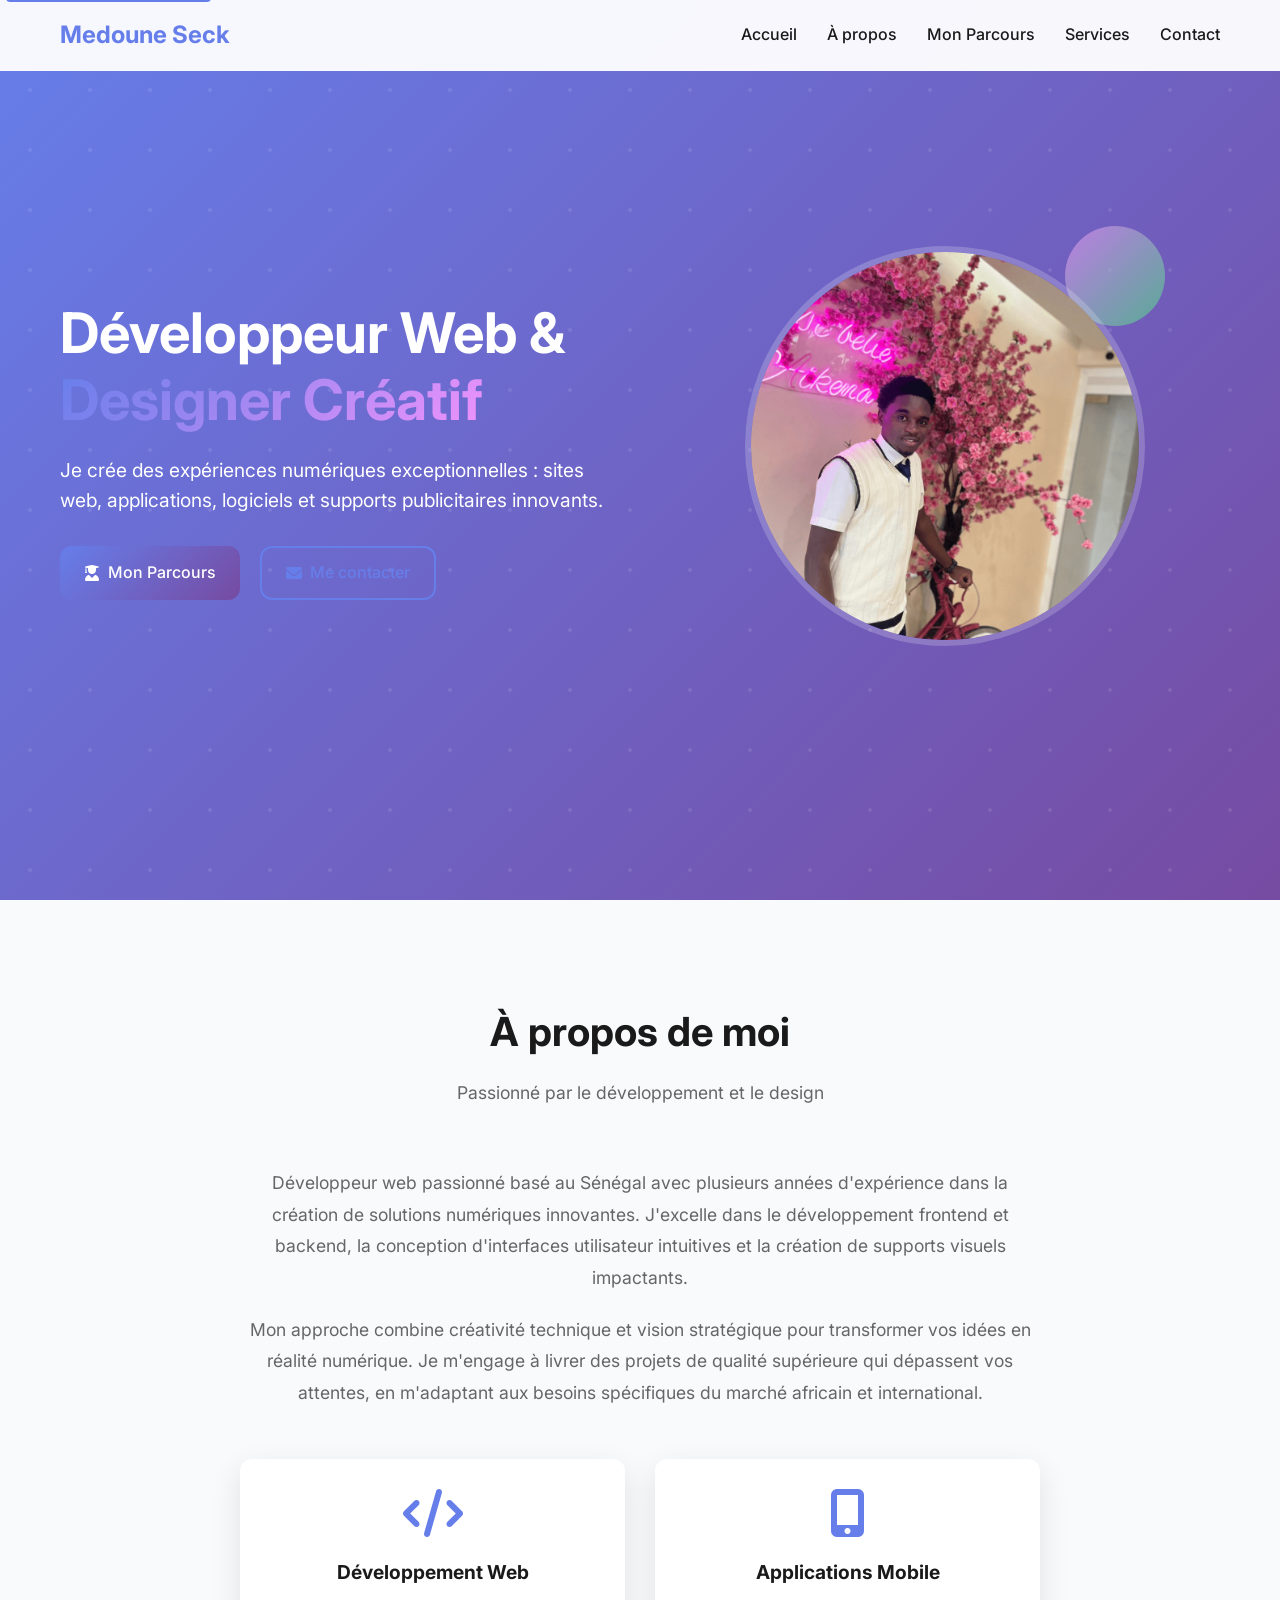
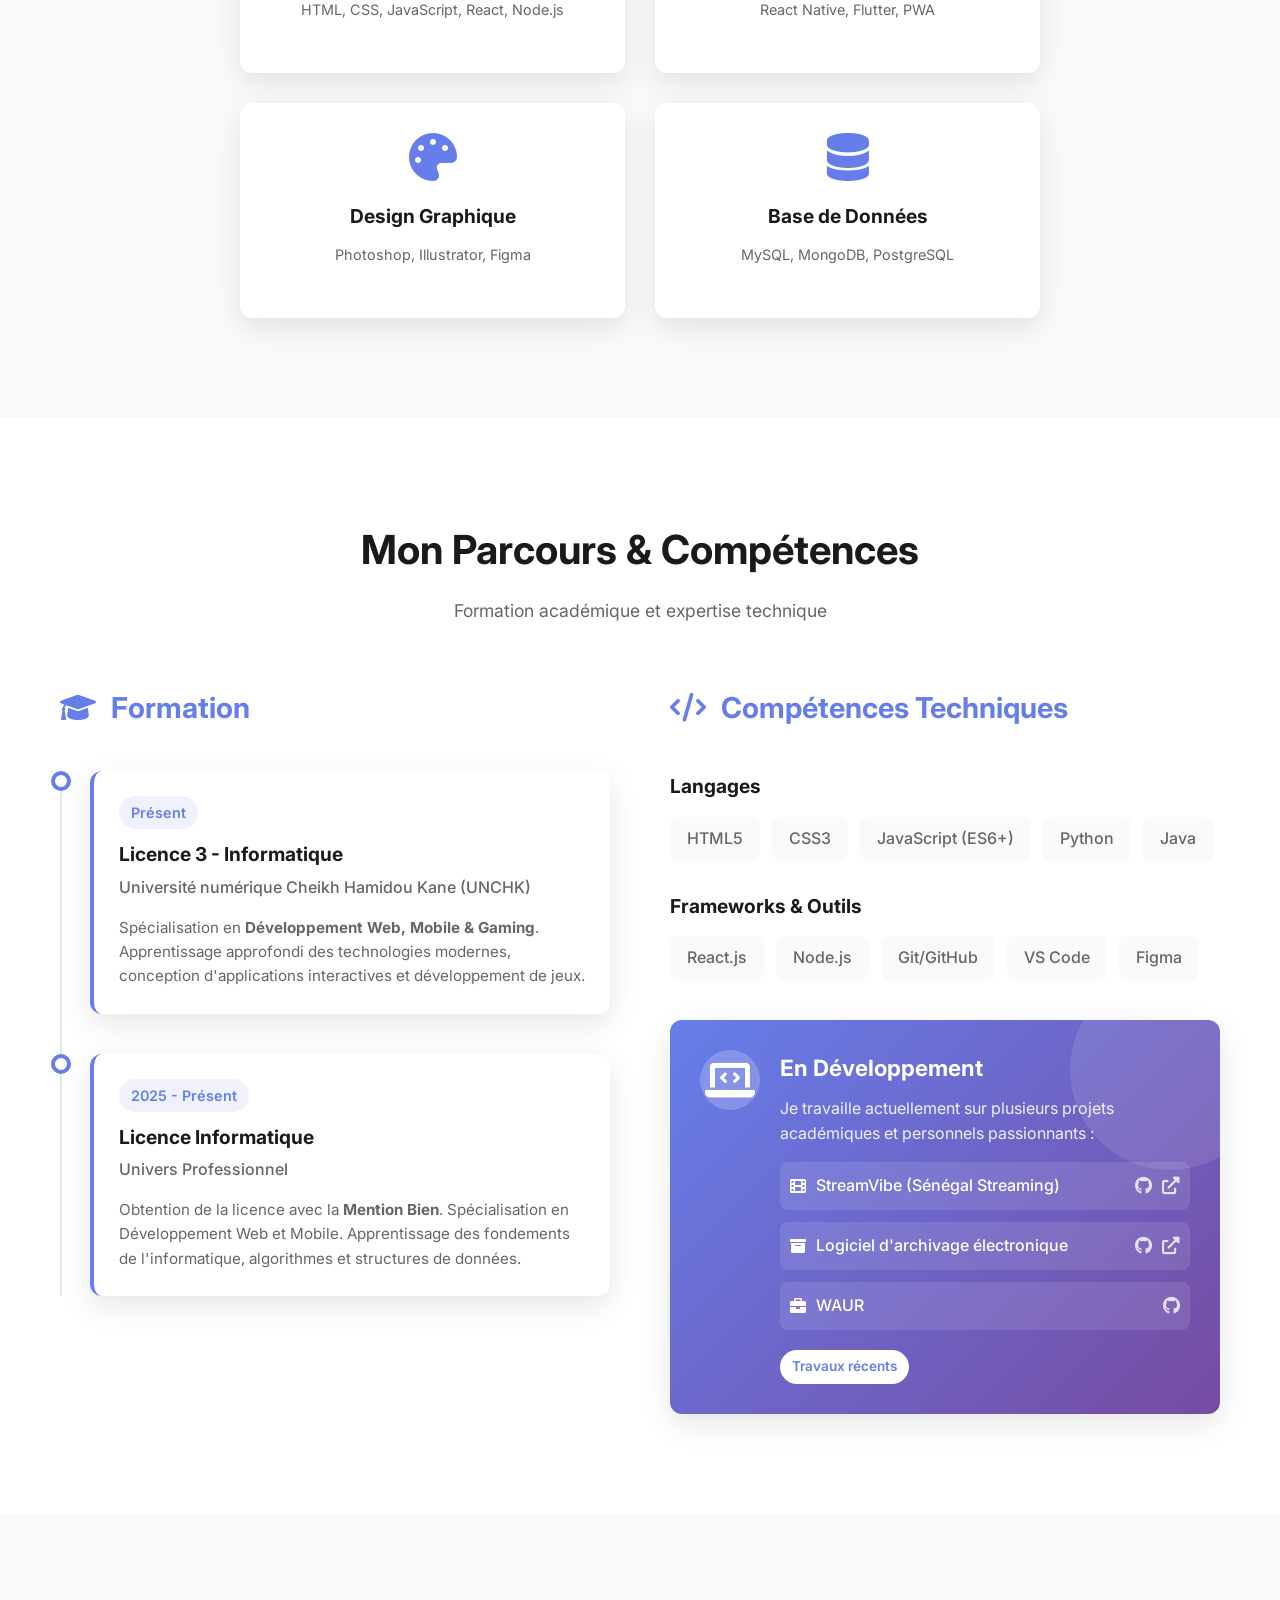
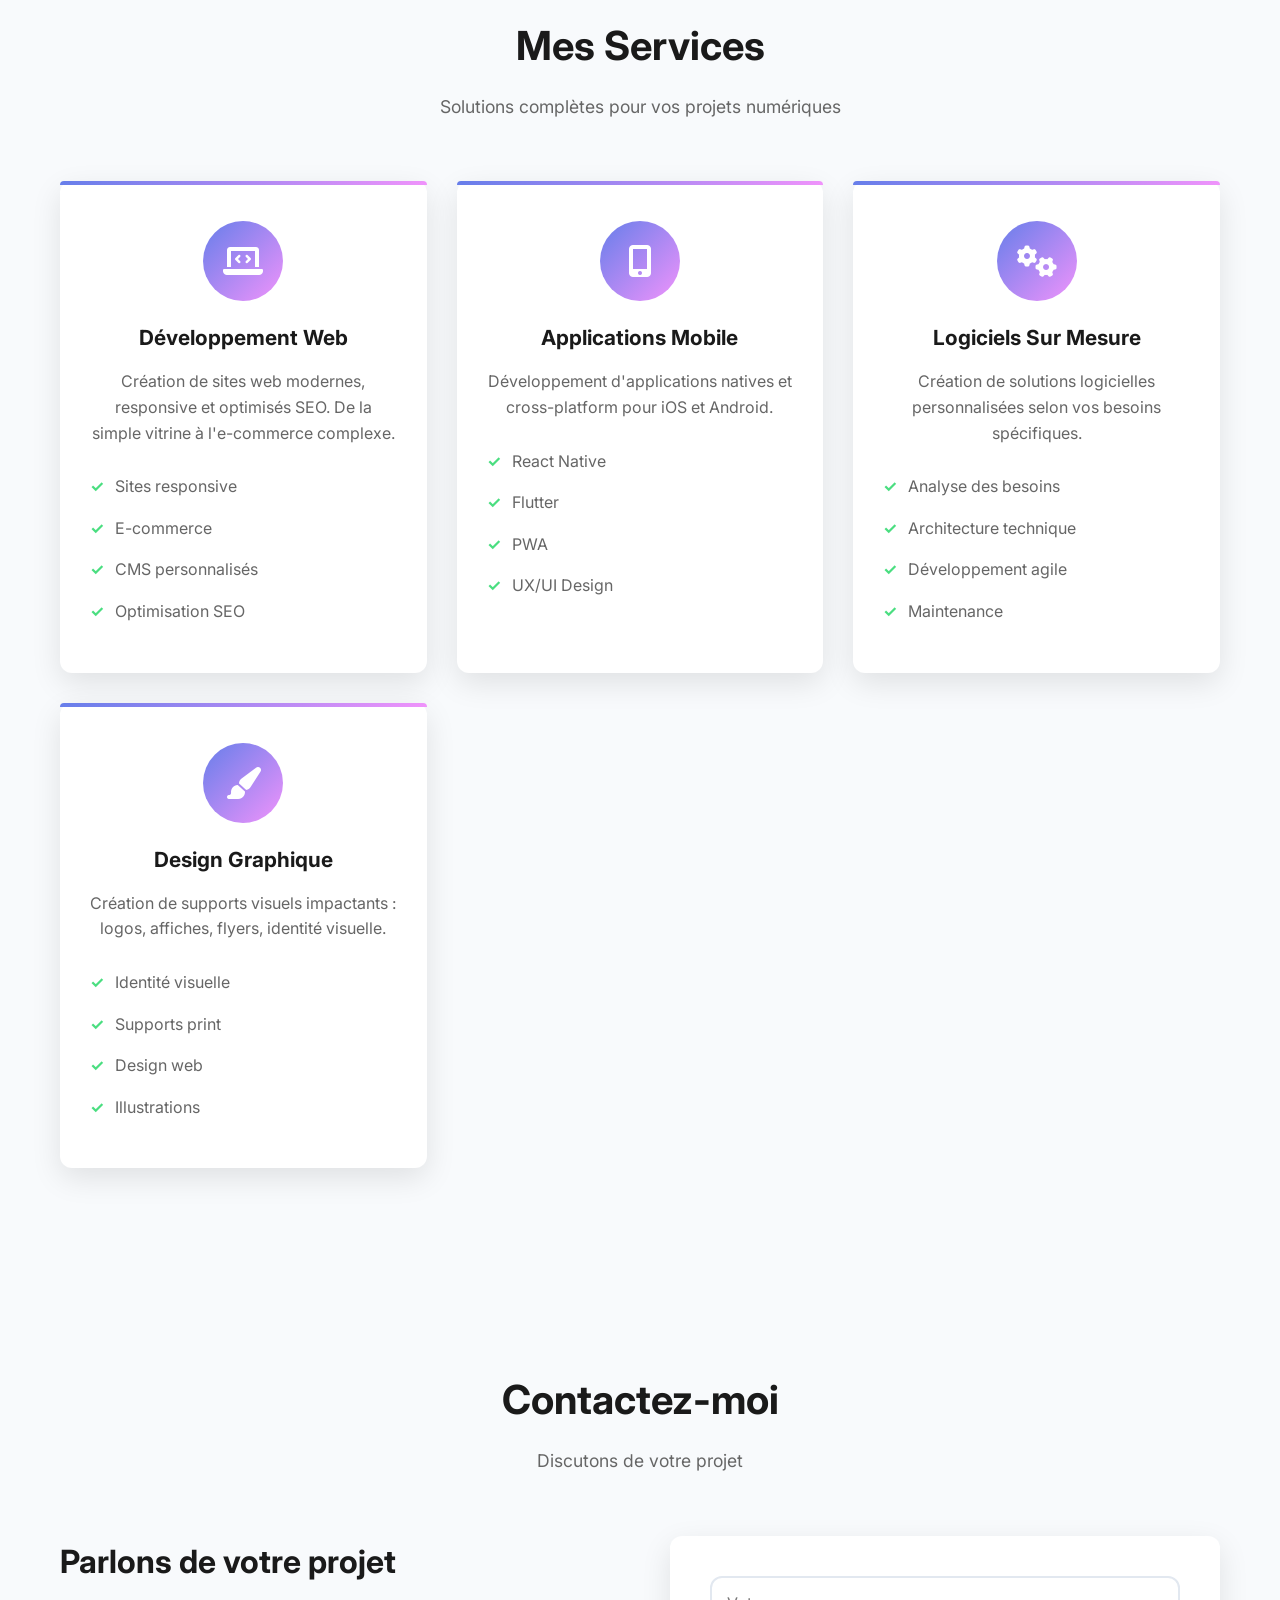
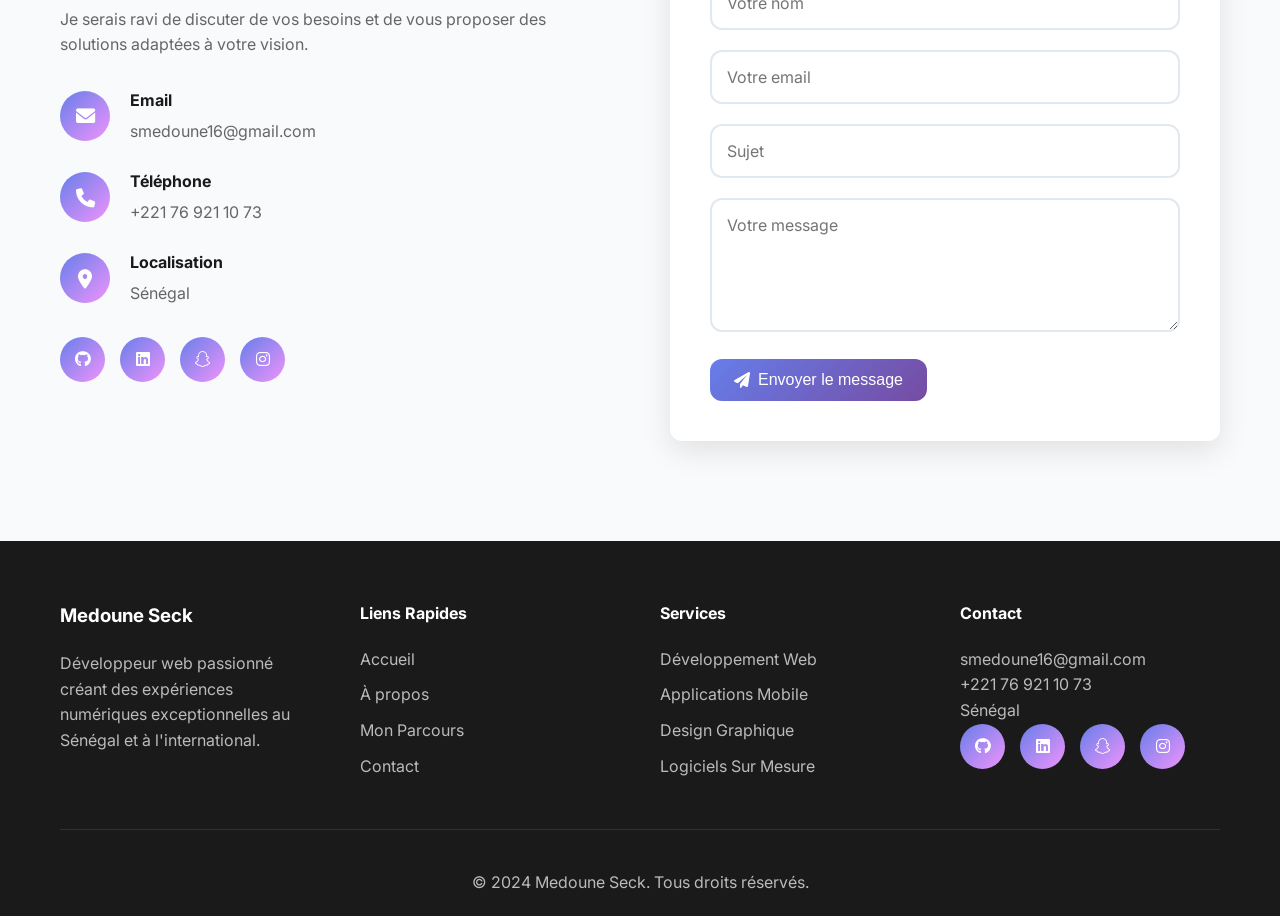
==== commit d8384680: "feat: refactor focus section project list to include detailed items with links and update styling." ====
--- a/index.html
+++ b/index.html
@@ -200,14 +200,47 @@
                                 <p>Je travaille actuellement sur plusieurs projets académiques et personnels
                                     passionnants :</p>
                                 <ul class="focus-list">
-                                    <li><i class="fas fa-chevron-right"></i> Application de gestion de tâches pour
-                                        étudiants</li>
-                                    <li><i class="fas fa-chevron-right"></i> Site web vitrine pour une association
-                                        locale</li>
-                                    <li><i class="fas fa-chevron-right"></i> Clone de Netflix pour approfondir React
+                                    <li>
+                                        <div class="project-item">
+                                            <span class="project-name"><i class="fas fa-film"></i> StreamVibe (Sénégal
+                                                Streaming)</span>
+                                            <div class="project-links">
+                                                <a href="https://github.com/Medoune-ops/Sunufilm" target="_blank"
+                                                    class="project-link" title="Code Source"><i
+                                                        class="fab fa-github"></i></a>
+                                                <a href="https://sunufilm.vercel.app/" target="_blank"
+                                                    class="project-link" title="Démo Live"><i
+                                                        class="fas fa-external-link-alt"></i></a>
+                                            </div>
+                                        </div>
+                                    </li>
+                                    <li>
+                                        <div class="project-item">
+                                            <span class="project-name"><i class="fas fa-archive"></i> Logiciel
+                                                d'archivage
+                                                électronique</span>
+                                            <div class="project-links">
+                                                <a href="https://github.com/Medoune-ops" target="_blank"
+                                                    class="project-link" title="Code Source"><i
+                                                        class="fab fa-github"></i></a>
+                                                <a href="https://logiciel-d-archivage-electronique.vercel.app"
+                                                    target="_blank" class="project-link" title="Démo Live"><i
+                                                        class="fas fa-external-link-alt"></i></a>
+                                            </div>
+                                        </div>
+                                    </li>
+                                    <li>
+                                        <div class="project-item">
+                                            <span class="project-name"><i class="fas fa-briefcase"></i> WAUR</span>
+                                            <div class="project-links">
+                                                <a href="https://github.com/Medoune-ops" target="_blank"
+                                                    class="project-link" title="Code Source"><i
+                                                        class="fab fa-github"></i></a>
+                                            </div>
+                                        </div>
                                     </li>
                                 </ul>
-                                <div class="focus-badge">Bientôt disponible</div>
+                                <div class="focus-badge">Travaux récents</div>
                             </div>
                         </div>
                     </div>
--- a/interface.css
+++ b/interface.css
@@ -573,16 +573,52 @@
 }
 
 .focus-list li {
-    margin-bottom: 8px;
+    margin-bottom: 12px;
+    display: flex;
+    flex-direction: column;
+    gap: 5px;
+}
+
+.project-item {
+    display: flex;
+    justify-content: space-between;
+    align-items: center;
+    width: 100%;
+    padding: 10px;
+    background: rgba(255, 255, 255, 0.1);
+    border-radius: 8px;
+    transition: var(--transition);
+}
+
+.project-item:hover {
+    background: rgba(255, 255, 255, 0.15);
+    transform: translateX(5px);
+}
+
+.project-name {
+    font-weight: 500;
     display: flex;
     align-items: center;
     gap: 10px;
-    font-size: 0.95rem;
-}
-
-.focus-list li i {
-    font-size: 0.8rem;
-    opacity: 0.7;
+}
+
+.project-links {
+    display: flex;
+    gap: 10px;
+}
+
+.project-link {
+    color: white;
+    font-size: 1.1rem;
+    opacity: 0.8;
+    transition: var(--transition);
+    text-decoration: none;
+}
+
+.project-link:hover {
+    opacity: 1;
+    transform: scale(1.2);
+    color: var(--accent-color);
 }
 
 .focus-badge {
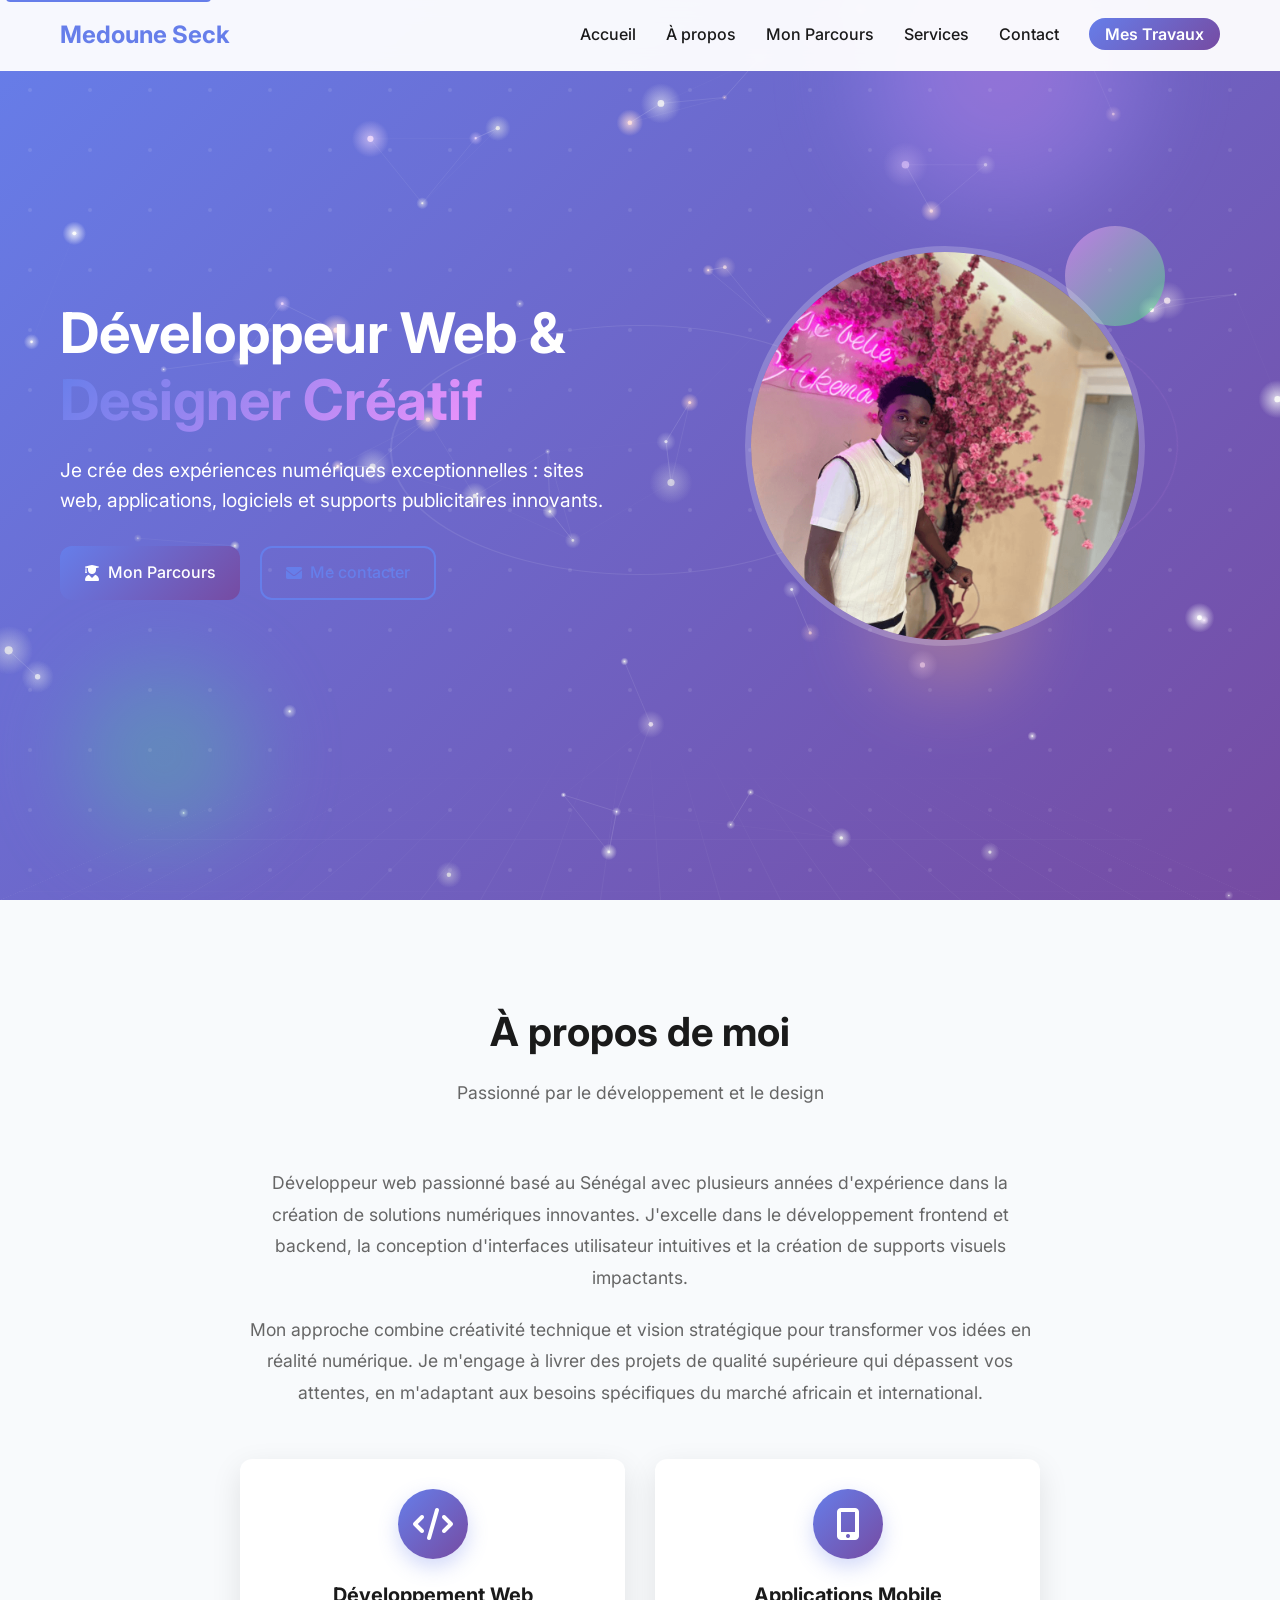
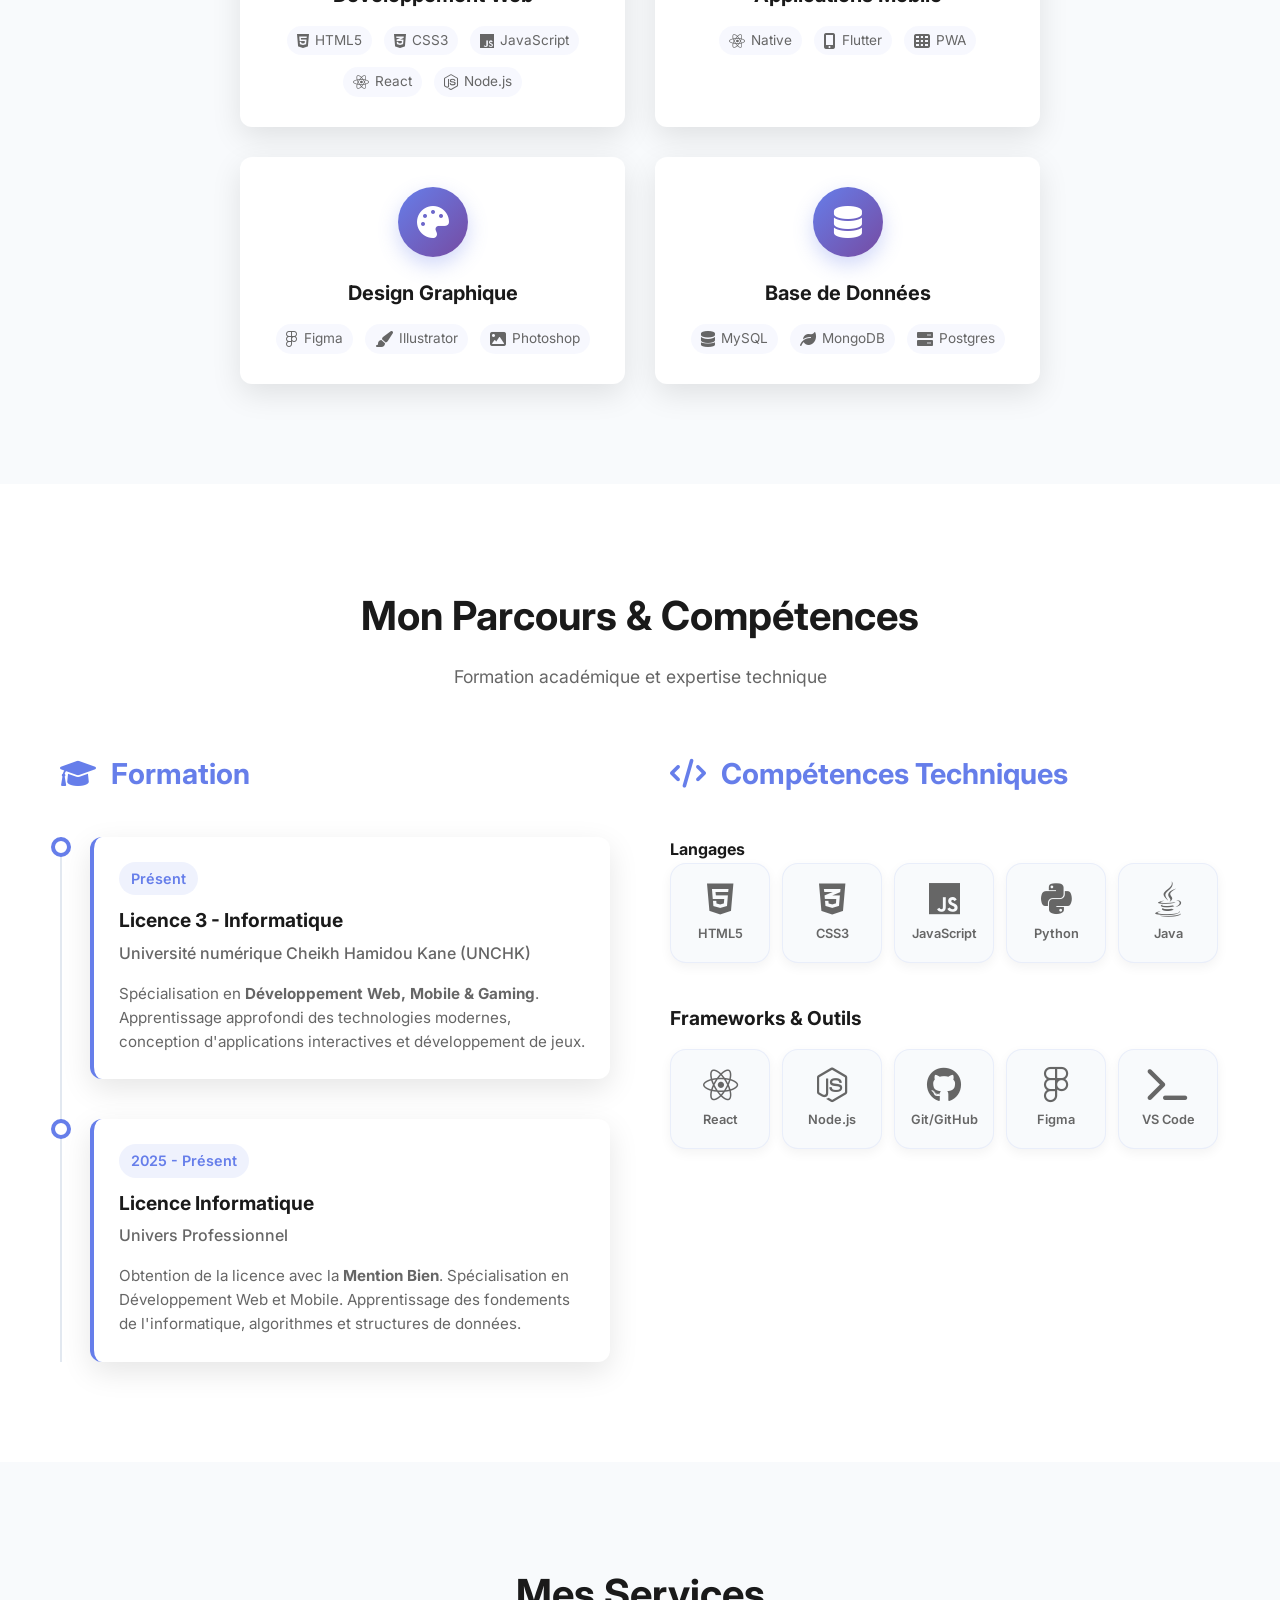
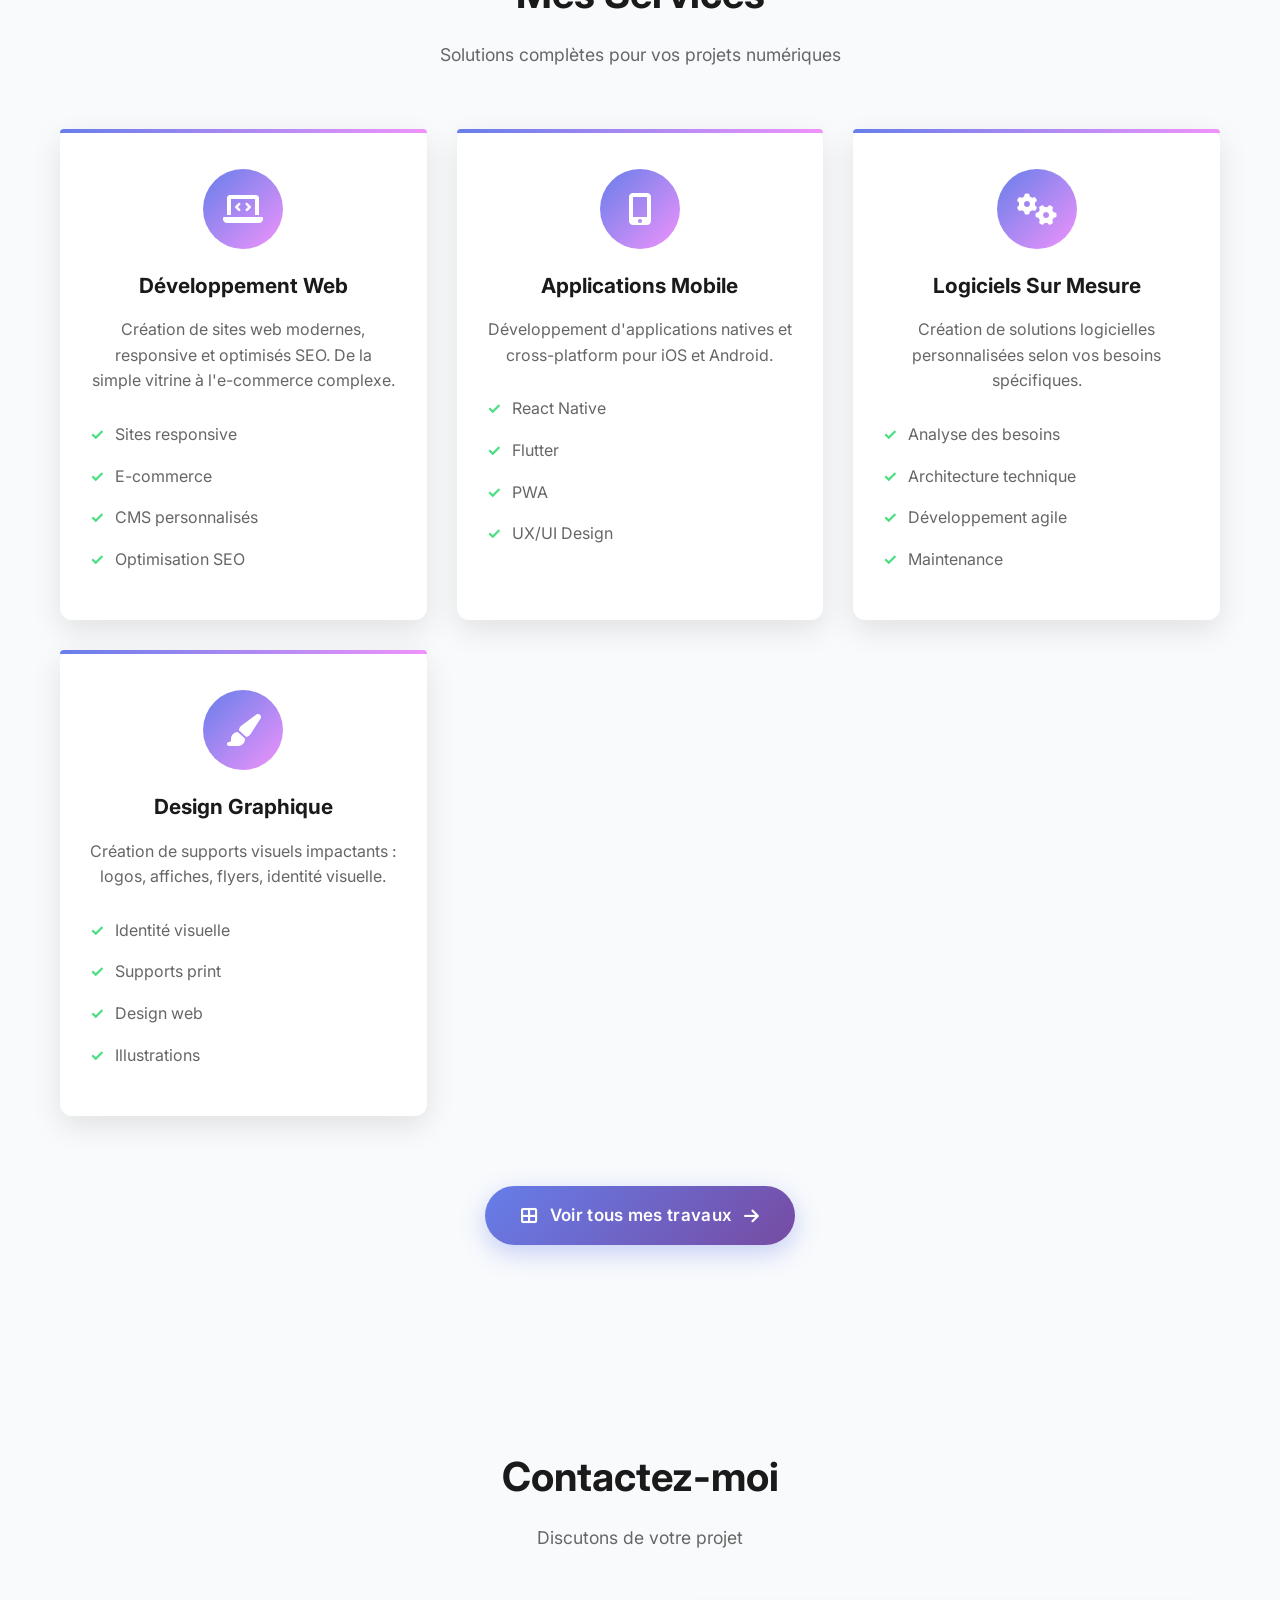
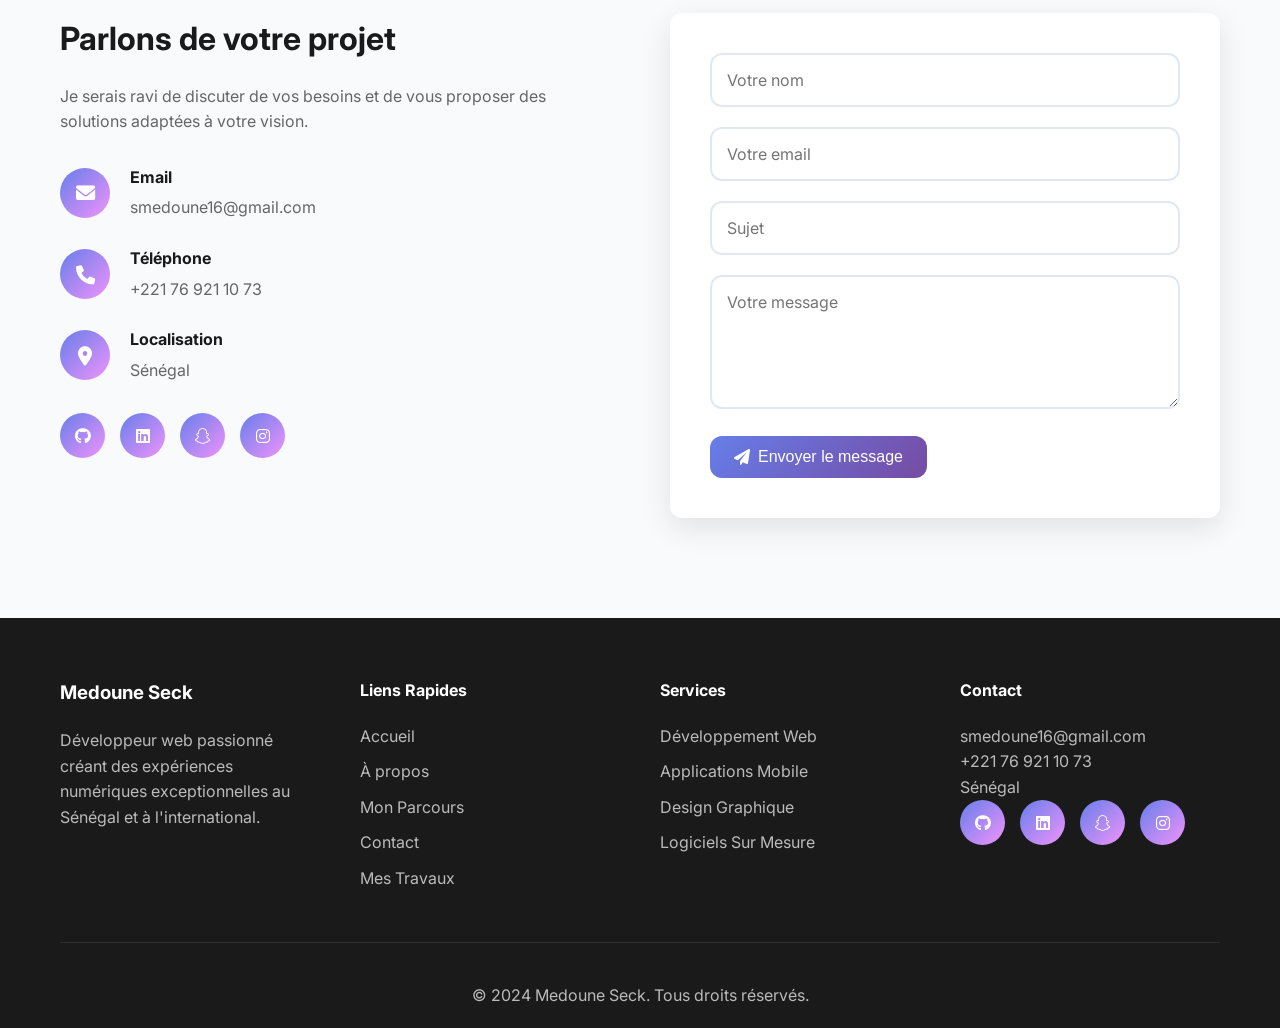
==== commit a4f68a23: "feat: Add 'Works' page, enhance hero section with a 3D canvas background and animated elements, rede" ====
--- a/index.html
+++ b/index.html
@@ -34,6 +34,9 @@
                 <li class="nav-item">
                     <a href="#contact" class="nav-link">Contact</a>
                 </li>
+                <li class="nav-item">
+                    <a href="works.html" class="nav-link nav-link-works">Mes Travaux</a>
+                </li>
             </ul>
             <div class="hamburger" id="hamburger">
                 <span class="bar"></span>
@@ -45,6 +48,17 @@
 
     <!-- Section Accueil -->
     <section id="accueil" class="hero">
+        <!-- Canvas 3D pour effets de particules et constellation (z-index: 0) -->
+        <canvas id="hero-3d-canvas"></canvas>
+
+        <!-- Formes géométriques 3D CSS flottantes (z-index: 0) -->
+        <div class="hero-orb hero-orb-1"></div>
+        <div class="hero-orb hero-orb-2"></div>
+        <div class="hero-orb hero-orb-3"></div>
+        <div class="hero-ring hero-ring-1"></div>
+        <div class="hero-ring hero-ring-2"></div>
+        <div class="hero-grid-overlay"></div>
+
         <div class="hero-container">
             <div class="hero-content">
                 <div class="hero-text">
@@ -99,24 +113,42 @@
                     </p>
                     <div class="skills-grid">
                         <div class="skill-item">
-                            <i class="fas fa-code"></i>
+                            <div class="skill-item-icon"><i class="fas fa-code"></i></div>
                             <h4>Développement Web</h4>
-                            <p>HTML, CSS, JavaScript, React, Node.js</p>
+                            <div class="skill-sub-icons">
+                                <span class="skill-label"><i class="fab fa-html5"></i> HTML5</span>
+                                <span class="skill-label"><i class="fab fa-css3-alt"></i> CSS3</span>
+                                <span class="skill-label"><i class="fab fa-js"></i> JavaScript</span>
+                                <span class="skill-label"><i class="fab fa-react"></i> React</span>
+                                <span class="skill-label"><i class="fab fa-node-js"></i> Node.js</span>
+                            </div>
                         </div>
                         <div class="skill-item">
-                            <i class="fas fa-mobile-alt"></i>
+                            <div class="skill-item-icon"><i class="fas fa-mobile-alt"></i></div>
                             <h4>Applications Mobile</h4>
-                            <p>React Native, Flutter, PWA</p>
+                            <div class="skill-sub-icons">
+                                <span class="skill-label"><i class="fab fa-react"></i> Native</span>
+                                <span class="skill-label"><i class="fas fa-mobile-alt"></i> Flutter</span>
+                                <span class="skill-label"><i class="fas fa-th"></i> PWA</span>
+                            </div>
                         </div>
                         <div class="skill-item">
-                            <i class="fas fa-palette"></i>
+                            <div class="skill-item-icon"><i class="fas fa-palette"></i></div>
                             <h4>Design Graphique</h4>
-                            <p>Photoshop, Illustrator, Figma</p>
+                            <div class="skill-sub-icons">
+                                <span class="skill-label"><i class="fab fa-figma"></i> Figma</span>
+                                <span class="skill-label"><i class="fas fa-paint-brush"></i> Illustrator</span>
+                                <span class="skill-label"><i class="fas fa-image"></i> Photoshop</span>
+                            </div>
                         </div>
                         <div class="skill-item">
-                            <i class="fas fa-database"></i>
+                            <div class="skill-item-icon"><i class="fas fa-database"></i></div>
                             <h4>Base de Données</h4>
-                            <p>MySQL, MongoDB, PostgreSQL</p>
+                            <div class="skill-sub-icons">
+                                <span class="skill-label"><i class="fas fa-database"></i> MySQL</span>
+                                <span class="skill-label"><i class="fas fa-leaf"></i> MongoDB</span>
+                                <span class="skill-label"><i class="fas fa-server"></i> Postgres</span>
+                            </div>
                         </div>
                     </div>
                 </div>
@@ -167,83 +199,29 @@
                     <h3 class="column-title"><i class="fas fa-code"></i> Compétences Techniques</h3>
 
                     <div class="skills-container fade-in">
-                        <div class="skill-category">
                             <h4>Langages</h4>
                             <div class="skill-tags">
-                                <span class="skill-tag">HTML5</span>
-                                <span class="skill-tag">CSS3</span>
-                                <span class="skill-tag">JavaScript (ES6+)</span>
-                                <span class="skill-tag">Python</span>
-                                <span class="skill-tag">Java</span>
+                                <div class="skill-tag"><i class="fab fa-html5"></i><span>HTML5</span></div>
+                                <div class="skill-tag"><i class="fab fa-css3-alt"></i><span>CSS3</span></div>
+                                <div class="skill-tag"><i class="fab fa-js"></i><span>JavaScript</span></div>
+                                <div class="skill-tag"><i class="fab fa-python"></i><span>Python</span></div>
+                                <div class="skill-tag"><i class="fab fa-java"></i><span>Java</span></div>
                             </div>
                         </div>
 
                         <div class="skill-category">
                             <h4>Frameworks & Outils</h4>
                             <div class="skill-tags">
-                                <span class="skill-tag">React.js</span>
-                                <span class="skill-tag">Node.js</span>
-                                <span class="skill-tag">Git/GitHub</span>
-                                <span class="skill-tag">VS Code</span>
-                                <span class="skill-tag">Figma</span>
-                            </div>
-                        </div>
-                    </div>
-
-                    <div class="current-focus fade-in">
-                        <div class="focus-card">
-                            <div class="focus-icon">
-                                <i class="fas fa-laptop-code"></i>
-                            </div>
-                            <div class="focus-content">
-                                <h3>En Développement</h3>
-                                <p>Je travaille actuellement sur plusieurs projets académiques et personnels
-                                    passionnants :</p>
-                                <ul class="focus-list">
-                                    <li>
-                                        <div class="project-item">
-                                            <span class="project-name"><i class="fas fa-film"></i> StreamVibe (Sénégal
-                                                Streaming)</span>
-                                            <div class="project-links">
-                                                <a href="https://github.com/Medoune-ops/Sunufilm" target="_blank"
-                                                    class="project-link" title="Code Source"><i
-                                                        class="fab fa-github"></i></a>
-                                                <a href="https://sunufilm.vercel.app/" target="_blank"
-                                                    class="project-link" title="Démo Live"><i
-                                                        class="fas fa-external-link-alt"></i></a>
-                                            </div>
-                                        </div>
-                                    </li>
-                                    <li>
-                                        <div class="project-item">
-                                            <span class="project-name"><i class="fas fa-archive"></i> Logiciel
-                                                d'archivage
-                                                électronique</span>
-                                            <div class="project-links">
-                                                <a href="https://github.com/Medoune-ops" target="_blank"
-                                                    class="project-link" title="Code Source"><i
-                                                        class="fab fa-github"></i></a>
-                                                <a href="https://logiciel-d-archivage-electronique.vercel.app"
-                                                    target="_blank" class="project-link" title="Démo Live"><i
-                                                        class="fas fa-external-link-alt"></i></a>
-                                            </div>
-                                        </div>
-                                    </li>
-                                    <li>
-                                        <div class="project-item">
-                                            <span class="project-name"><i class="fas fa-briefcase"></i> WAUR</span>
-                                            <div class="project-links">
-                                                <a href="https://github.com/Medoune-ops" target="_blank"
-                                                    class="project-link" title="Code Source"><i
-                                                        class="fab fa-github"></i></a>
-                                            </div>
-                                        </div>
-                                    </li>
-                                </ul>
-                                <div class="focus-badge">Travaux récents</div>
-                            </div>
-                        </div>
-                    </div>
+                                <div class="skill-tag"><i class="fab fa-react"></i><span>React</span></div>
+                                <div class="skill-tag"><i class="fab fa-node-js"></i><span>Node.js</span></div>
+                                <div class="skill-tag"><i class="fab fa-github"></i><span>Git/GitHub</span></div>
+                                <div class="skill-tag"><i class="fab fa-figma"></i><span>Figma</span></div>
+                                <div class="skill-tag"><i class="fas fa-terminal"></i><span>VS Code</span></div>
+                            </div>
+                        </div>
+                    </div>
+
+
                 </div>
             </div>
         </div>
@@ -310,6 +288,14 @@
                         <li>Illustrations</li>
                     </ul>
                 </div>
+            </div>
+            <!-- CTA Voir mes travaux -->
+            <div class="services-cta">
+                <a href="works.html" class="btn btn-works-cta">
+                    <i class="fas fa-th-large"></i>
+                    Voir tous mes travaux
+                    <i class="fas fa-arrow-right"></i>
+                </a>
             </div>
         </div>
     </section>
@@ -406,6 +392,7 @@
                         <li><a href="#apropos">À propos</a></li>
                         <li><a href="#parcours">Mon Parcours</a></li>
                         <li><a href="#contact">Contact</a></li>
+                        <li><a href="works.html">Mes Travaux</a></li>
                     </ul>
                 </div>
                 <div class="footer-section">
--- a/interface.css
+++ b/interface.css
@@ -172,6 +172,26 @@
     width: 100%;
 }
 
+/* Lien "Mes Travaux" avec accent special dans la nav */
+.nav-link-works {
+    background: linear-gradient(135deg, var(--primary-color), var(--secondary-color));
+    color: white !important;
+    padding: 6px 16px;
+    border-radius: 20px;
+    font-weight: 600;
+    transition: var(--transition);
+}
+
+.nav-link-works:hover {
+    transform: translateY(-2px);
+    box-shadow: 0 4px 15px rgba(102, 126, 234, 0.4);
+    color: white !important;
+}
+
+.nav-link-works::after {
+    display: none;
+}
+
 .hamburger {
     display: none;
     flex-direction: column;
@@ -194,6 +214,149 @@
     position: relative;
     background: linear-gradient(135deg, #667eea 0%, #764ba2 100%);
     overflow: hidden;
+}
+
+/* Canvas 3D — derriere tout le contenu (z-index: 0) */
+#hero-3d-canvas {
+    position: absolute;
+    top: 0;
+    left: 0;
+    width: 100%;
+    height: 100%;
+    z-index: 0;
+    pointer-events: none;
+}
+
+/* Orbes lumineux flottants (z-index: 0, ne masquent pas le contenu) */
+.hero-orb {
+    position: absolute;
+    border-radius: 50%;
+    pointer-events: none;
+    z-index: 0;
+    filter: blur(40px);
+    opacity: 0.35;
+}
+
+.hero-orb-1 {
+    width: 300px;
+    height: 300px;
+    background: radial-gradient(circle, #f093fb, #667eea);
+    top: -80px;
+    right: 10%;
+    animation: orbFloat1 8s ease-in-out infinite;
+}
+
+.hero-orb-2 {
+    width: 200px;
+    height: 200px;
+    background: radial-gradient(circle, #4ade80, #667eea);
+    bottom: 5%;
+    left: 5%;
+    animation: orbFloat2 10s ease-in-out infinite;
+}
+
+.hero-orb-3 {
+    width: 150px;
+    height: 150px;
+    background: radial-gradient(circle, #fbbf24, #f093fb);
+    top: 60%;
+    right: 20%;
+    animation: orbFloat1 7s ease-in-out infinite reverse;
+}
+
+/* Anneaux geometriques 3D qui tournent */
+.hero-ring {
+    position: absolute;
+    border-radius: 50%;
+    pointer-events: none;
+    z-index: 0;
+    opacity: 0.15;
+}
+
+.hero-ring-1 {
+    width: 500px;
+    height: 500px;
+    border: 2px solid rgba(255, 255, 255, 0.6);
+    top: 50%;
+    left: 50%;
+    transform: translate(-50%, -50%) rotateX(60deg);
+    animation: ringRotate1 20s linear infinite;
+}
+
+.hero-ring-2 {
+    width: 350px;
+    height: 350px;
+    border: 1px solid rgba(240, 147, 251, 0.8);
+    top: 30%;
+    right: 8%;
+    transform: rotateX(45deg) rotateZ(30deg);
+    animation: ringRotate2 15s linear infinite;
+}
+
+/* Grille 3D en perspective (effet sol/espace) */
+.hero-grid-overlay {
+    position: absolute;
+    bottom: 0;
+    left: 0;
+    width: 100%;
+    height: 55%;
+    z-index: 0;
+    pointer-events: none;
+    opacity: 0.08;
+    background-image:
+        linear-gradient(rgba(255, 255, 255, 0.7) 1px, transparent 1px),
+        linear-gradient(90deg, rgba(255, 255, 255, 0.7) 1px, transparent 1px);
+    background-size: 60px 60px;
+    transform: perspective(400px) rotateX(55deg);
+    transform-origin: bottom center;
+    mask-image: linear-gradient(to top, rgba(0, 0, 0, 0.8), transparent);
+    -webkit-mask-image: linear-gradient(to top, rgba(0, 0, 0, 0.8), transparent);
+}
+
+/* Animations orbes */
+@keyframes orbFloat1 {
+
+    0%,
+    100% {
+        transform: translateY(0) scale(1);
+    }
+
+    50% {
+        transform: translateY(-30px) scale(1.05);
+    }
+}
+
+@keyframes orbFloat2 {
+
+    0%,
+    100% {
+        transform: translateX(0) scale(1);
+    }
+
+    50% {
+        transform: translateX(20px) scale(1.08);
+    }
+}
+
+/* Animations anneaux */
+@keyframes ringRotate1 {
+    0% {
+        transform: translate(-50%, -50%) rotateX(60deg) rotateZ(0deg);
+    }
+
+    100% {
+        transform: translate(-50%, -50%) rotateX(60deg) rotateZ(360deg);
+    }
+}
+
+@keyframes ringRotate2 {
+    0% {
+        transform: rotateX(45deg) rotateZ(30deg);
+    }
+
+    100% {
+        transform: rotateX(45deg) rotateZ(390deg);
+    }
 }
 
 .hero-container {
@@ -354,22 +517,62 @@
     box-shadow: var(--shadow-hover);
 }
 
-.skill-item i {
-    font-size: 3rem;
+.skill-item-icon {
+    width: 70px;
+    height: 70px;
+    background: linear-gradient(135deg, var(--primary-color), var(--secondary-color));
+    color: white;
+    border-radius: 50%;
+    display: flex;
+    align-items: center;
+    justify-content: center;
+    margin: 0 auto 20px;
+    font-size: 2rem;
+    box-shadow: 0 8px 20px rgba(102, 126, 234, 0.3);
+    transition: var(--transition);
+}
+
+.skill-item:hover .skill-item-icon {
+    transform: scale(1.1) rotate(5deg);
+}
+
+.skill-item h4 {
+    font-size: 1.25rem;
+    margin-bottom: 15px;
+    color: var(--text-primary);
+    font-weight: 700;
+}
+
+.skill-sub-icons {
+    display: flex;
+    justify-content: center;
+    gap: 12px;
+    flex-wrap: wrap;
+    margin-top: 15px;
+}
+
+.skill-label {
+    display: flex;
+    align-items: center;
+    gap: 6px;
+    font-size: 0.85rem;
+    color: var(--text-secondary);
+    background: rgba(102, 126, 234, 0.05);
+    padding: 4px 10px;
+    border-radius: 20px;
+    transition: var(--transition);
+}
+
+.skill-label i {
+    font-size: 1rem;
+}
+
+.skill-label:hover {
+    background: rgba(102, 126, 234, 0.1);
     color: var(--primary-color);
-    margin-bottom: 20px;
-}
-
-.skill-item h4 {
-    font-size: 1.2rem;
-    margin-bottom: 10px;
-    color: var(--text-primary);
-}
-
-.skill-item p {
-    color: var(--text-secondary);
-    font-size: 0.9rem;
-}
+    transform: translateY(-2px);
+}
+
 
 /* Parcours Section */
 .parcours {
@@ -505,21 +708,38 @@
 }
 
 .skill-tag {
-    padding: 8px 16px;
+    display: flex;
+    flex-direction: column;
+    align-items: center;
+    justify-content: center;
+    gap: 8px;
+    width: 100px;
+    height: 100px;
     background: var(--bg-secondary);
     color: var(--text-secondary);
-    border-radius: 8px;
-    font-weight: 500;
-    transition: var(--transition);
-    border: 1px solid transparent;
+    border-radius: 16px;
+    transition: var(--transition);
+    border: 1px solid rgba(102, 126, 234, 0.1);
+    box-shadow: 0 4px 12px rgba(0, 0, 0, 0.05);
+}
+
+.skill-tag i {
+    font-size: 2.2rem;
+}
+
+.skill-tag span {
+    font-size: 0.8rem;
+    font-weight: 600;
 }
 
 .skill-tag:hover {
-    background: rgba(102, 126, 234, 0.1);
-    color: var(--primary-color);
-    border-color: var(--primary-color);
-    transform: translateY(-2px);
-}
+    background: linear-gradient(135deg, var(--primary-color), var(--secondary-color));
+    color: white;
+    border-color: transparent;
+    transform: translateY(-5px) scale(1.05);
+    box-shadow: 0 8px 20px rgba(102, 126, 234, 0.3);
+}
+
 
 /* Current Focus Card */
 .focus-card {
@@ -629,6 +849,65 @@
     border-radius: 20px;
     font-size: 0.85rem;
     font-weight: 600;
+}
+
+/* Bouton CTA sous les services */
+.services-cta {
+    text-align: center;
+    margin-top: 50px;
+    padding-top: 20px;
+}
+
+.btn-works-cta {
+    display: inline-flex;
+    align-items: center;
+    gap: 12px;
+    padding: 16px 36px;
+    font-size: 17px;
+    font-weight: 600;
+    background: linear-gradient(135deg, var(--primary-color), var(--secondary-color));
+    color: white;
+    border-radius: 50px;
+    text-decoration: none;
+    border: none;
+    cursor: pointer;
+    position: relative;
+    overflow: hidden;
+    transition: all 0.35s ease;
+    box-shadow: 0 8px 25px rgba(102, 126, 234, 0.35);
+    letter-spacing: 0.3px;
+}
+
+.btn-works-cta::before {
+    content: '';
+    position: absolute;
+    inset: 0;
+    background: linear-gradient(135deg, var(--secondary-color), var(--accent-color));
+    opacity: 0;
+    transition: opacity 0.35s ease;
+}
+
+.btn-works-cta:hover {
+    transform: translateY(-4px);
+    box-shadow: 0 16px 40px rgba(102, 126, 234, 0.5);
+}
+
+.btn-works-cta:hover::before {
+    opacity: 1;
+}
+
+.btn-works-cta i,
+.btn-works-cta span {
+    position: relative;
+    z-index: 1;
+}
+
+.btn-works-cta .fa-arrow-right {
+    transition: transform 0.3s ease;
+}
+
+.btn-works-cta:hover .fa-arrow-right {
+    transform: translateX(5px);
 }
 
 /* Services Section */
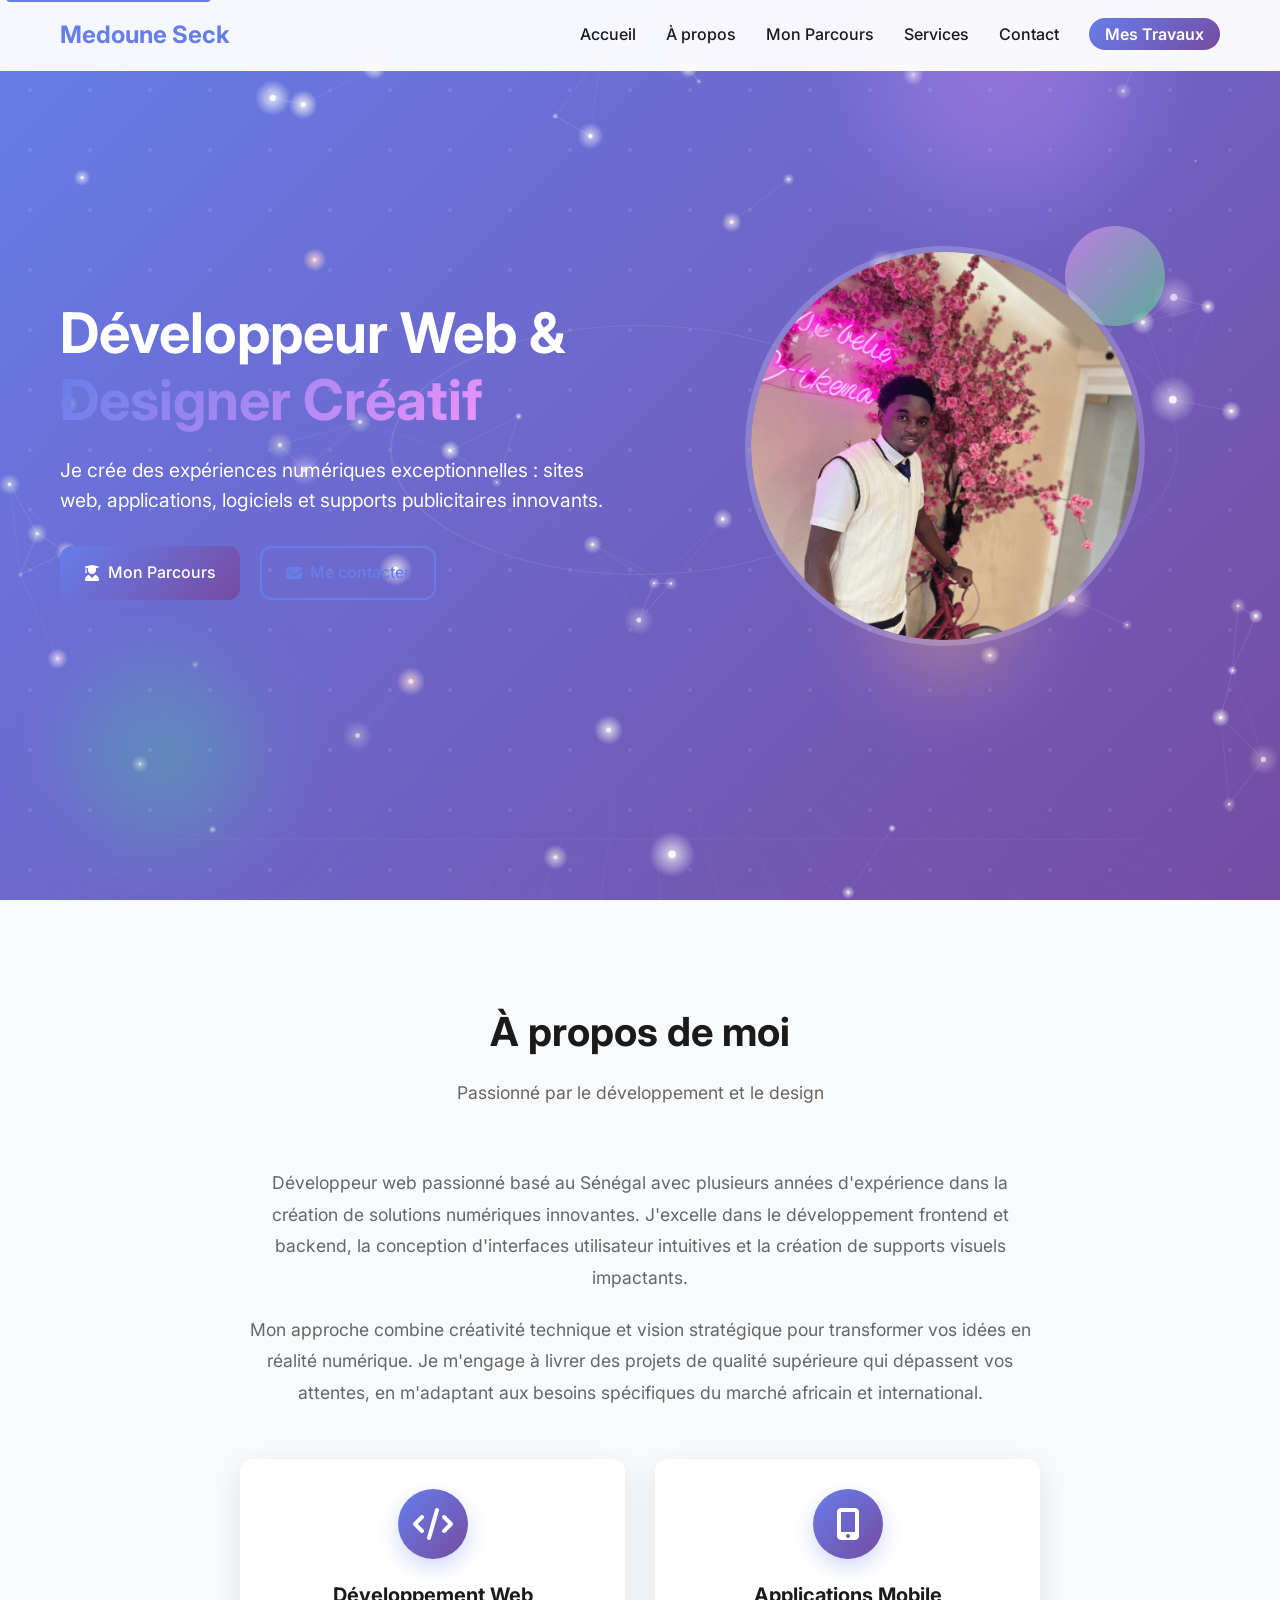
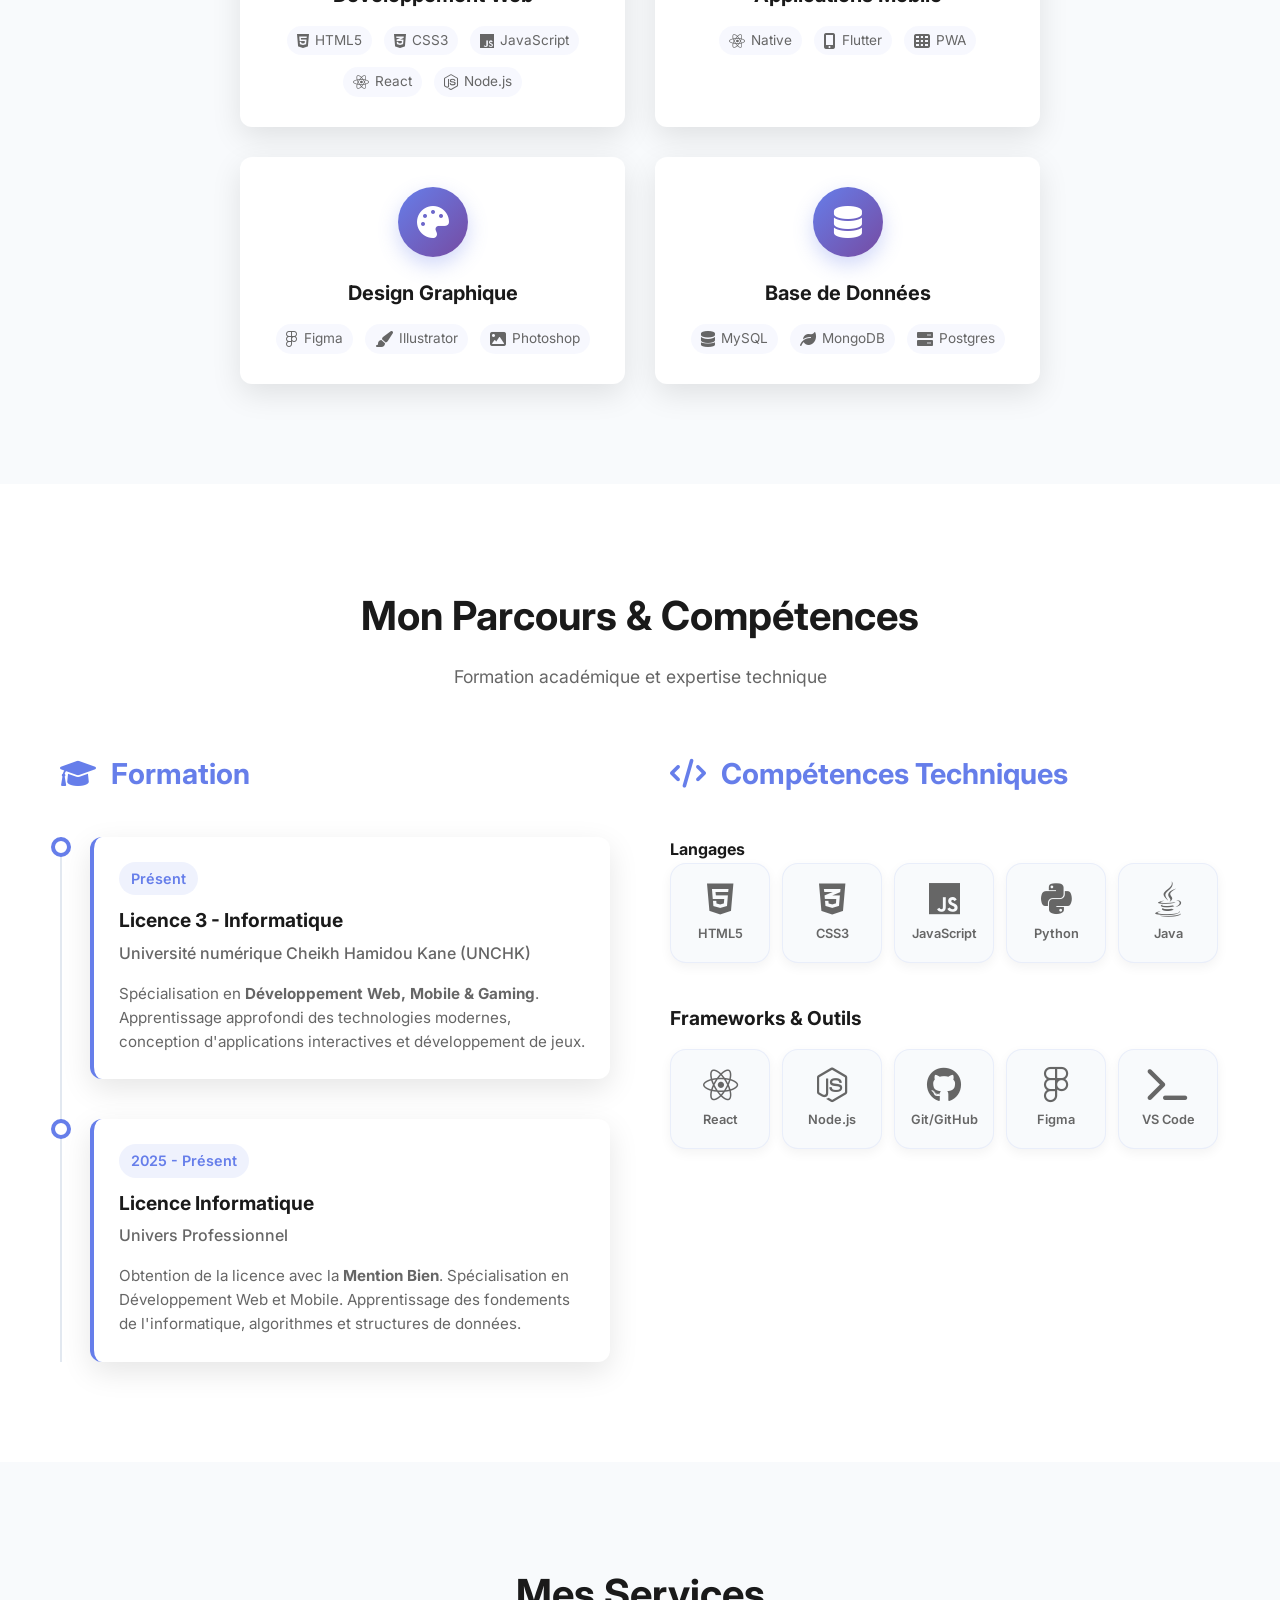
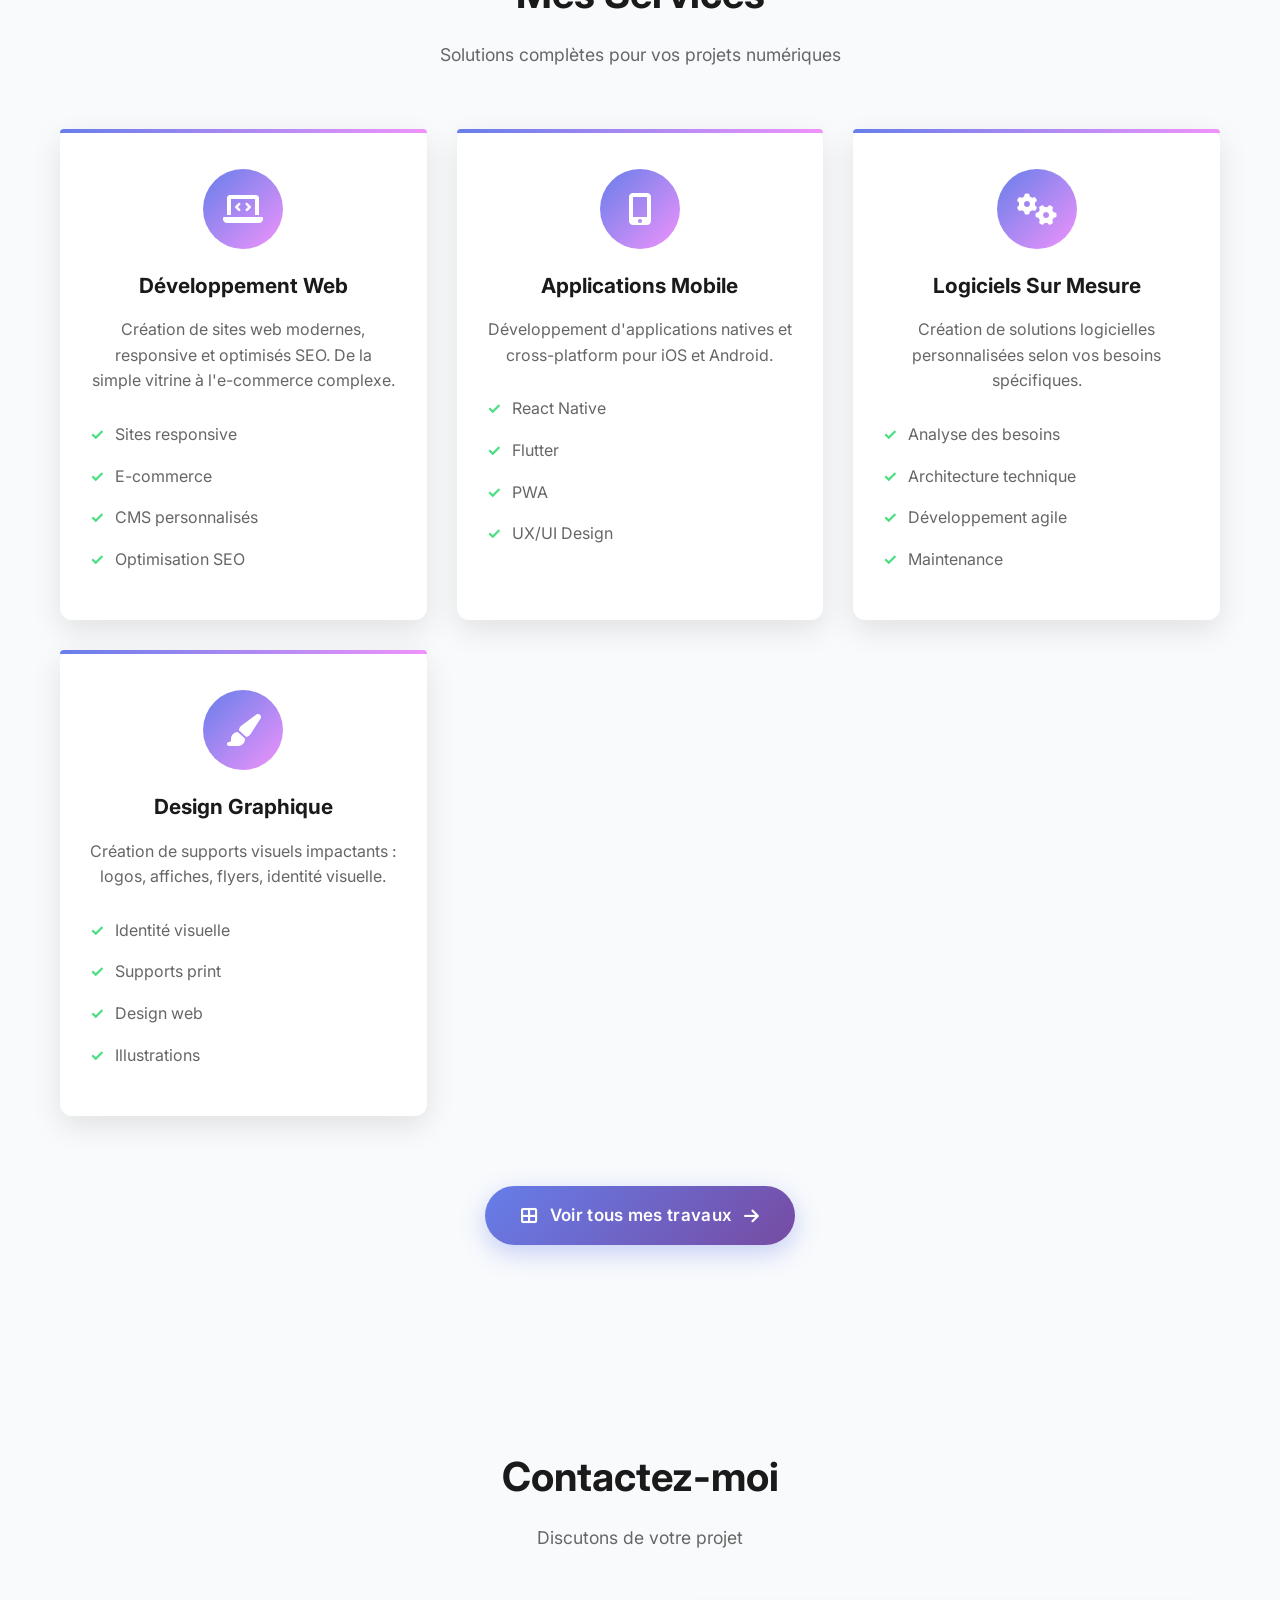
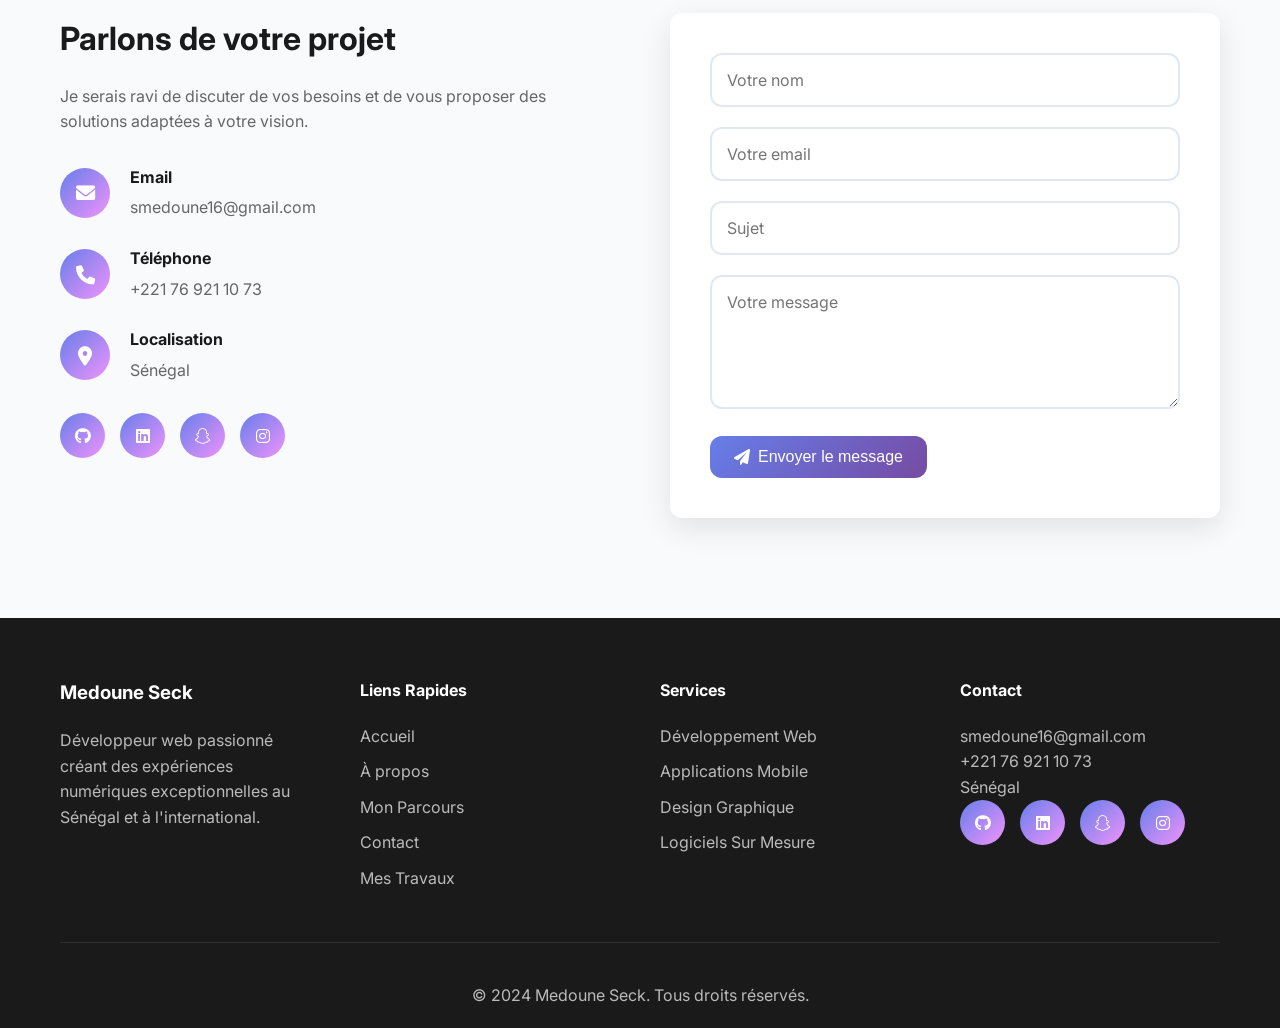
==== commit 86cf718c: "feat: add favicons and link them in index.html and works.html" ====
--- a/index.html
+++ b/index.html
@@ -8,6 +8,7 @@
     <link rel="stylesheet" href="interface.css">
     <link href="https://fonts.googleapis.com/css2?family=Inter:wght@300;400;500;600;700&display=swap" rel="stylesheet">
     <link rel="stylesheet" href="https://cdnjs.cloudflare.com/ajax/libs/font-awesome/6.0.0/css/all.min.css">
+    <link rel="icon" type="image/svg+xml" href="favicon.svg">
 </head>
 
 <body>
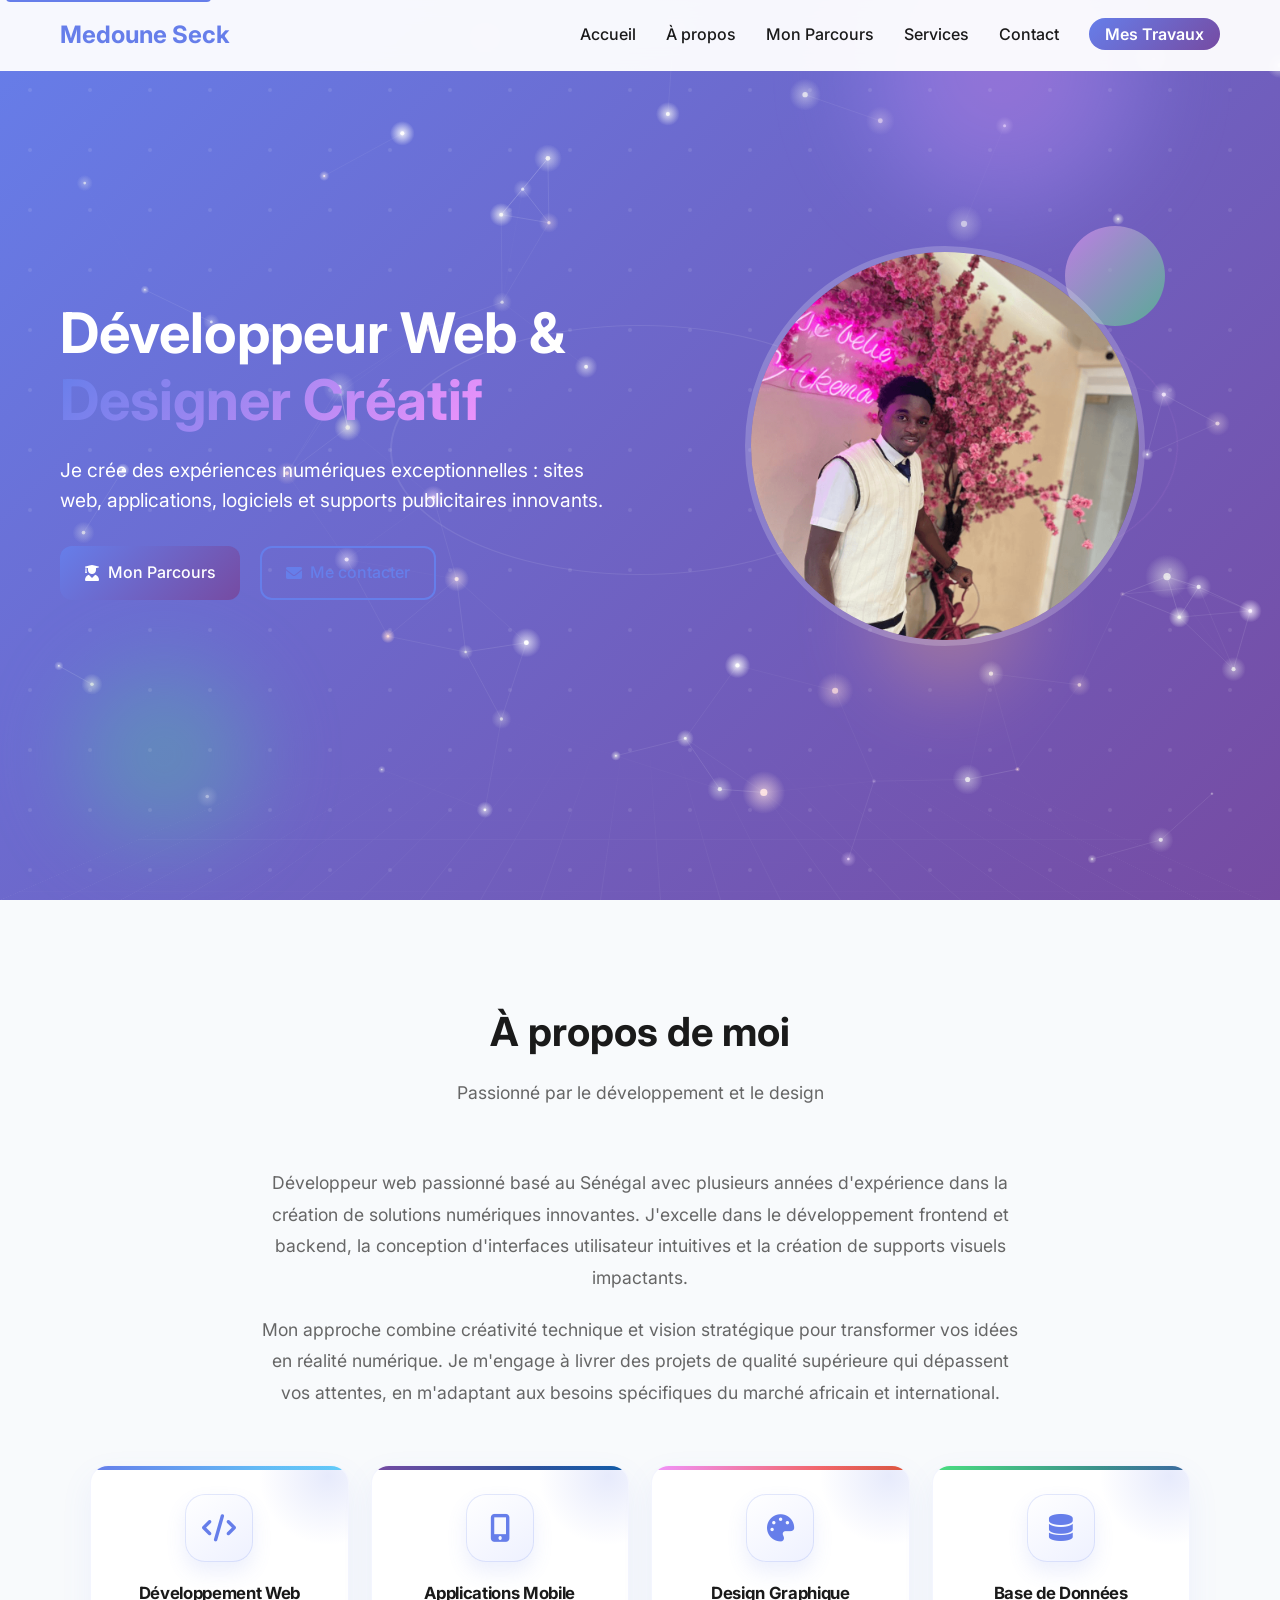
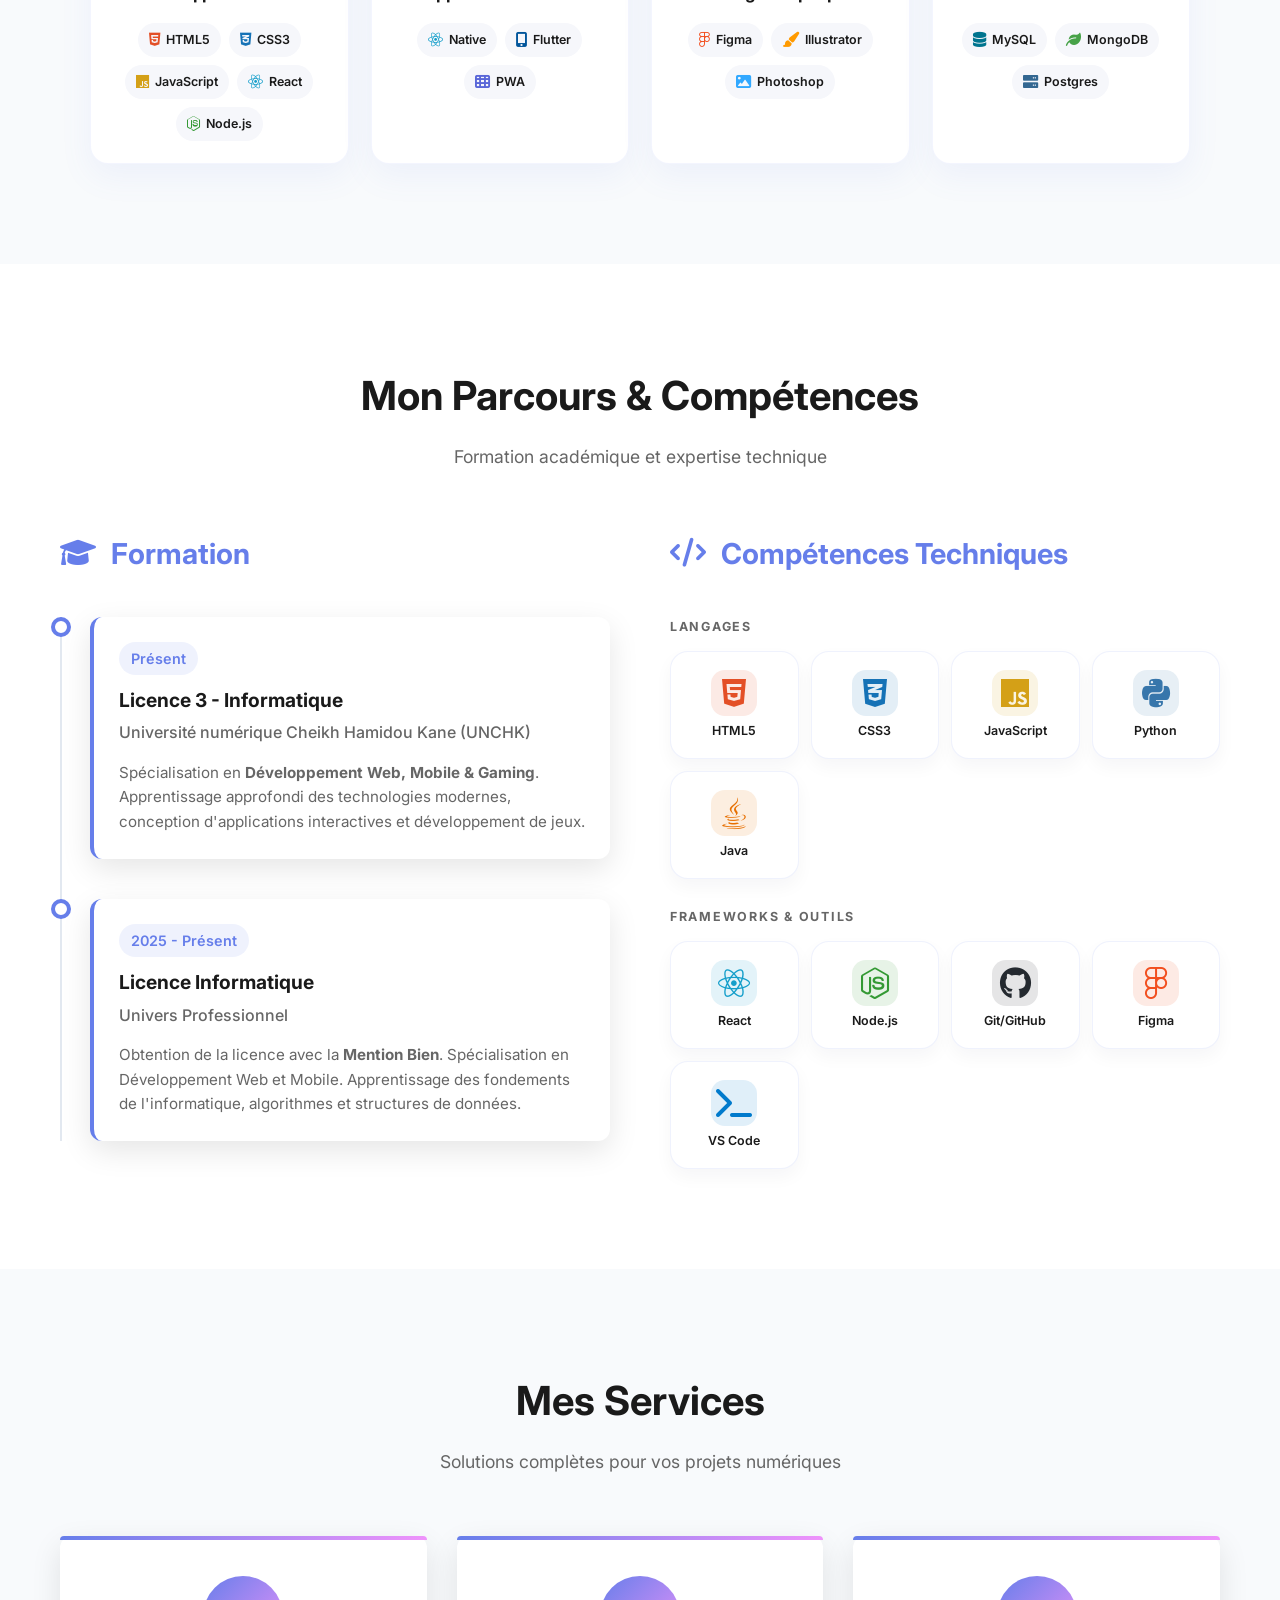
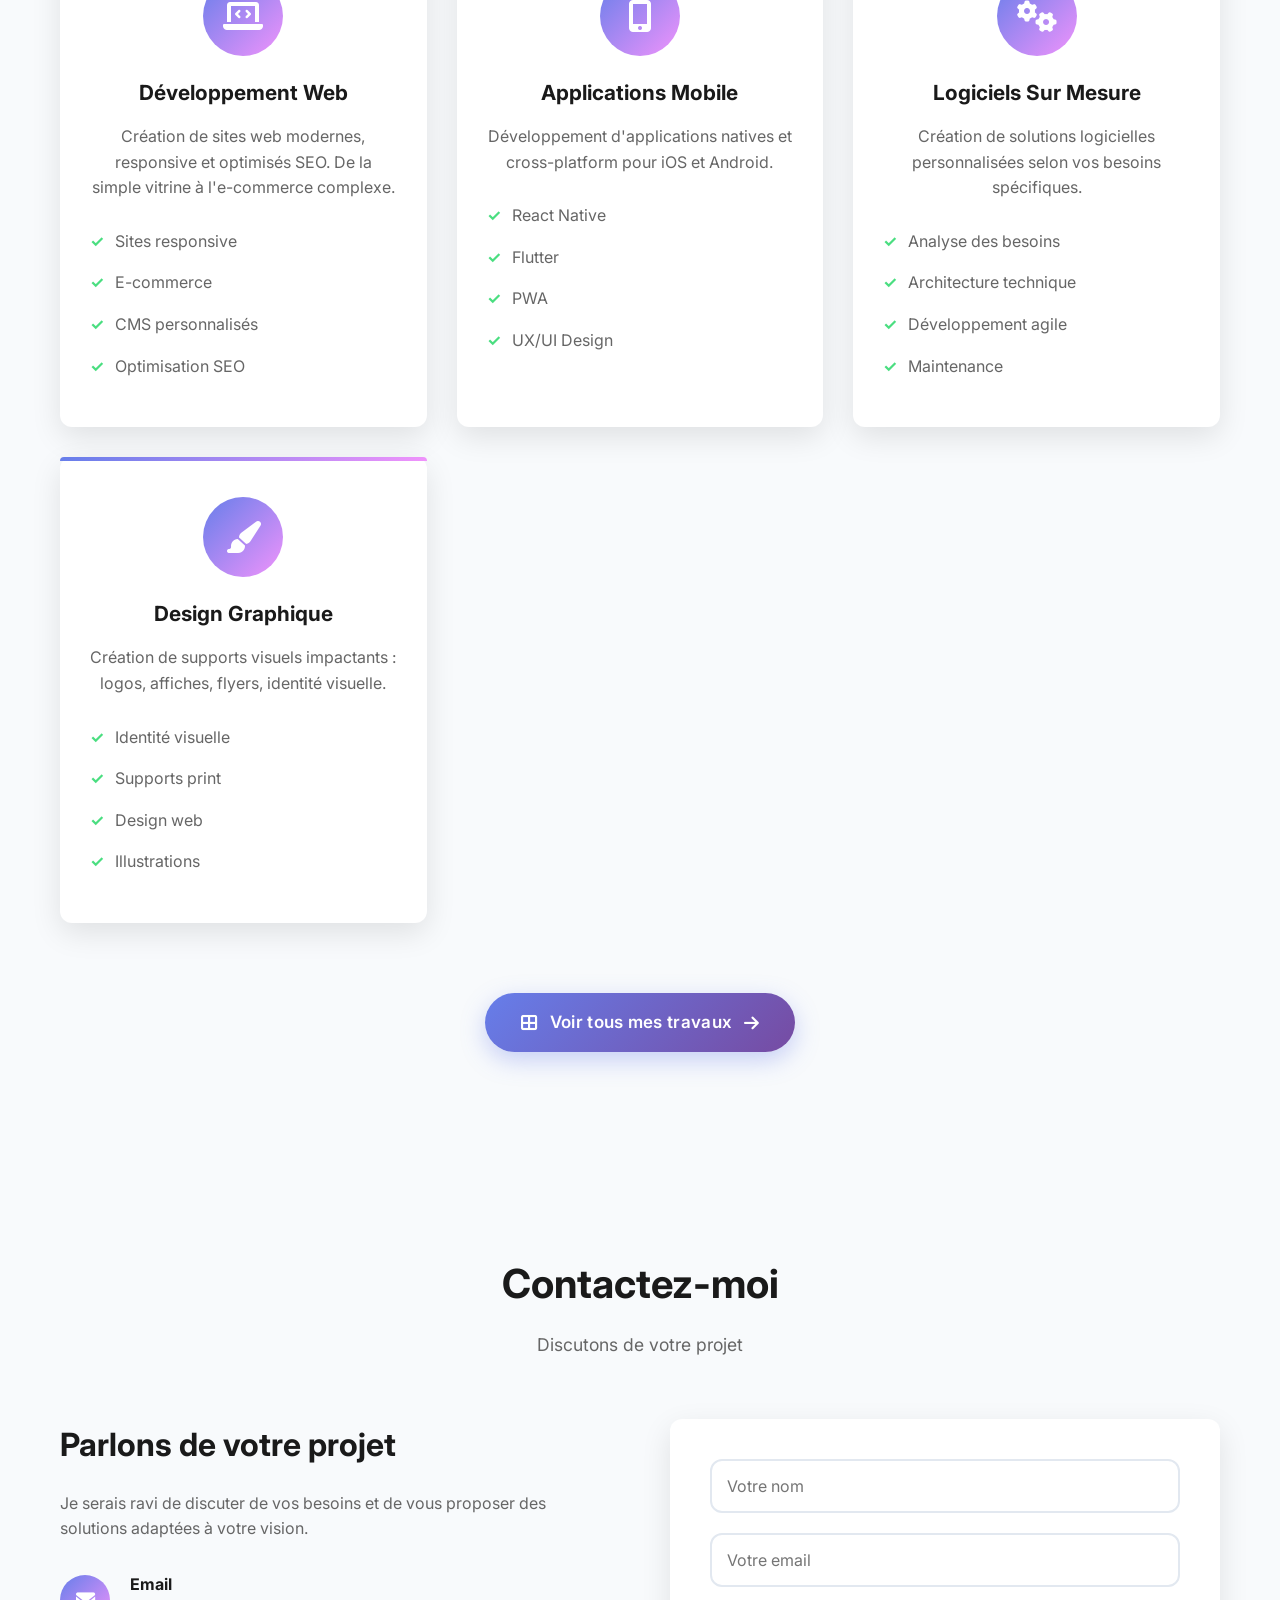
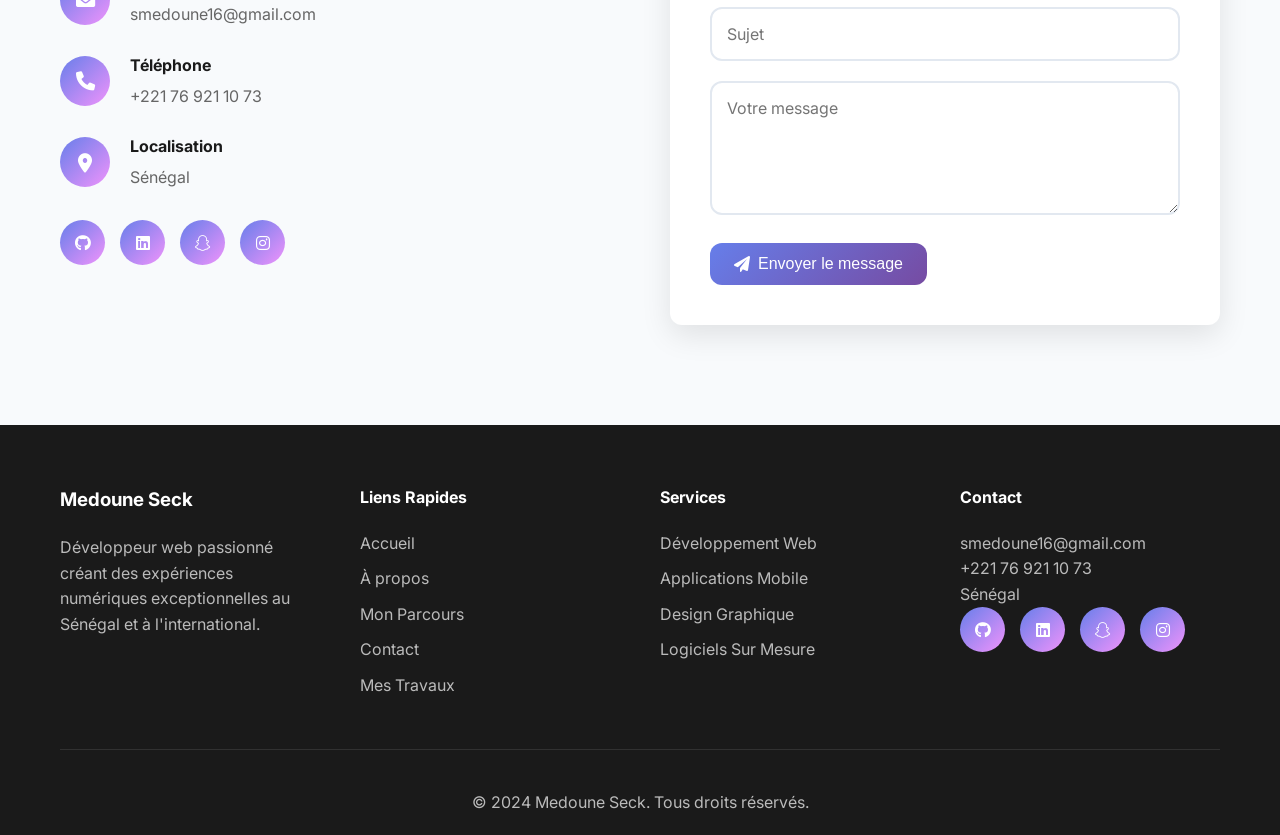
==== commit c5587701: "Refine the skills section so each technology is easier to scan. Co-authored-by: Cursor <cursoragent@" ====
--- a/index.html
+++ b/index.html
@@ -112,44 +112,44 @@
                         réalité numérique. Je m'engage à livrer des projets de qualité supérieure qui dépassent vos
                         attentes, en m'adaptant aux besoins spécifiques du marché africain et international.
                     </p>
-                    <div class="skills-grid">
-                        <div class="skill-item">
-                            <div class="skill-item-icon"><i class="fas fa-code"></i></div>
-                            <h4>Développement Web</h4>
-                            <div class="skill-sub-icons">
-                                <span class="skill-label"><i class="fab fa-html5"></i> HTML5</span>
-                                <span class="skill-label"><i class="fab fa-css3-alt"></i> CSS3</span>
-                                <span class="skill-label"><i class="fab fa-js"></i> JavaScript</span>
-                                <span class="skill-label"><i class="fab fa-react"></i> React</span>
-                                <span class="skill-label"><i class="fab fa-node-js"></i> Node.js</span>
-                            </div>
-                        </div>
-                        <div class="skill-item">
-                            <div class="skill-item-icon"><i class="fas fa-mobile-alt"></i></div>
-                            <h4>Applications Mobile</h4>
-                            <div class="skill-sub-icons">
-                                <span class="skill-label"><i class="fab fa-react"></i> Native</span>
-                                <span class="skill-label"><i class="fas fa-mobile-alt"></i> Flutter</span>
-                                <span class="skill-label"><i class="fas fa-th"></i> PWA</span>
-                            </div>
-                        </div>
-                        <div class="skill-item">
-                            <div class="skill-item-icon"><i class="fas fa-palette"></i></div>
-                            <h4>Design Graphique</h4>
-                            <div class="skill-sub-icons">
-                                <span class="skill-label"><i class="fab fa-figma"></i> Figma</span>
-                                <span class="skill-label"><i class="fas fa-paint-brush"></i> Illustrator</span>
-                                <span class="skill-label"><i class="fas fa-image"></i> Photoshop</span>
-                            </div>
-                        </div>
-                        <div class="skill-item">
-                            <div class="skill-item-icon"><i class="fas fa-database"></i></div>
-                            <h4>Base de Données</h4>
-                            <div class="skill-sub-icons">
-                                <span class="skill-label"><i class="fas fa-database"></i> MySQL</span>
-                                <span class="skill-label"><i class="fas fa-leaf"></i> MongoDB</span>
-                                <span class="skill-label"><i class="fas fa-server"></i> Postgres</span>
-                            </div>
+                </div>
+                <div class="skills-grid">
+                    <div class="skill-item skill-web">
+                        <div class="skill-item-icon"><i class="fas fa-code"></i></div>
+                        <h4>Développement Web</h4>
+                        <div class="skill-sub-icons">
+                            <span class="skill-label tone-html"><i class="fab fa-html5"></i> HTML5</span>
+                            <span class="skill-label tone-css"><i class="fab fa-css3-alt"></i> CSS3</span>
+                            <span class="skill-label tone-js"><i class="fab fa-js"></i> JavaScript</span>
+                            <span class="skill-label tone-react"><i class="fab fa-react"></i> React</span>
+                            <span class="skill-label tone-node"><i class="fab fa-node-js"></i> Node.js</span>
+                        </div>
+                    </div>
+                    <div class="skill-item skill-mobile">
+                        <div class="skill-item-icon"><i class="fas fa-mobile-alt"></i></div>
+                        <h4>Applications Mobile</h4>
+                        <div class="skill-sub-icons">
+                            <span class="skill-label tone-react"><i class="fab fa-react"></i> Native</span>
+                            <span class="skill-label tone-flutter"><i class="fas fa-mobile-alt"></i> Flutter</span>
+                            <span class="skill-label tone-pwa"><i class="fas fa-th"></i> PWA</span>
+                        </div>
+                    </div>
+                    <div class="skill-item skill-design">
+                        <div class="skill-item-icon"><i class="fas fa-palette"></i></div>
+                        <h4>Design Graphique</h4>
+                        <div class="skill-sub-icons">
+                            <span class="skill-label tone-figma"><i class="fab fa-figma"></i> Figma</span>
+                            <span class="skill-label tone-ai"><i class="fas fa-paint-brush"></i> Illustrator</span>
+                            <span class="skill-label tone-ps"><i class="fas fa-image"></i> Photoshop</span>
+                        </div>
+                    </div>
+                    <div class="skill-item skill-data">
+                        <div class="skill-item-icon"><i class="fas fa-database"></i></div>
+                        <h4>Base de Données</h4>
+                        <div class="skill-sub-icons">
+                            <span class="skill-label tone-mysql"><i class="fas fa-database"></i> MySQL</span>
+                            <span class="skill-label tone-mongo"><i class="fas fa-leaf"></i> MongoDB</span>
+                            <span class="skill-label tone-pg"><i class="fas fa-server"></i> Postgres</span>
                         </div>
                     </div>
                 </div>
@@ -200,24 +200,25 @@
                     <h3 class="column-title"><i class="fas fa-code"></i> Compétences Techniques</h3>
 
                     <div class="skills-container fade-in">
+                        <div class="skill-category">
                             <h4>Langages</h4>
                             <div class="skill-tags">
-                                <div class="skill-tag"><i class="fab fa-html5"></i><span>HTML5</span></div>
-                                <div class="skill-tag"><i class="fab fa-css3-alt"></i><span>CSS3</span></div>
-                                <div class="skill-tag"><i class="fab fa-js"></i><span>JavaScript</span></div>
-                                <div class="skill-tag"><i class="fab fa-python"></i><span>Python</span></div>
-                                <div class="skill-tag"><i class="fab fa-java"></i><span>Java</span></div>
+                                <div class="skill-tag tone-html"><i class="fab fa-html5"></i><span>HTML5</span></div>
+                                <div class="skill-tag tone-css"><i class="fab fa-css3-alt"></i><span>CSS3</span></div>
+                                <div class="skill-tag tone-js"><i class="fab fa-js"></i><span>JavaScript</span></div>
+                                <div class="skill-tag tone-python"><i class="fab fa-python"></i><span>Python</span></div>
+                                <div class="skill-tag tone-java"><i class="fab fa-java"></i><span>Java</span></div>
                             </div>
                         </div>
 
                         <div class="skill-category">
                             <h4>Frameworks & Outils</h4>
                             <div class="skill-tags">
-                                <div class="skill-tag"><i class="fab fa-react"></i><span>React</span></div>
-                                <div class="skill-tag"><i class="fab fa-node-js"></i><span>Node.js</span></div>
-                                <div class="skill-tag"><i class="fab fa-github"></i><span>Git/GitHub</span></div>
-                                <div class="skill-tag"><i class="fab fa-figma"></i><span>Figma</span></div>
-                                <div class="skill-tag"><i class="fas fa-terminal"></i><span>VS Code</span></div>
+                                <div class="skill-tag tone-react"><i class="fab fa-react"></i><span>React</span></div>
+                                <div class="skill-tag tone-node"><i class="fab fa-node-js"></i><span>Node.js</span></div>
+                                <div class="skill-tag tone-git"><i class="fab fa-github"></i><span>Git/GitHub</span></div>
+                                <div class="skill-tag tone-figma"><i class="fab fa-figma"></i><span>Figma</span></div>
+                                <div class="skill-tag tone-vscode"><i class="fas fa-terminal"></i><span>VS Code</span></div>
                             </div>
                         </div>
                     </div>
--- a/interface.css
+++ b/interface.css
@@ -481,12 +481,14 @@
 }
 
 .about-content {
-    max-width: 800px;
+    max-width: 1100px;
     margin: 0 auto;
 }
 
 .about-text {
     text-align: center;
+    max-width: 760px;
+    margin: 0 auto;
 }
 
 .about-text p {
@@ -498,79 +500,114 @@
 
 .skills-grid {
     display: grid;
-    grid-template-columns: repeat(auto-fit, minmax(250px, 1fr));
-    gap: 30px;
-    margin-top: 50px;
+    grid-template-columns: repeat(4, 1fr);
+    gap: 22px;
+    margin-top: 56px;
 }
 
 .skill-item {
+    position: relative;
     background: white;
-    padding: 30px;
-    border-radius: var(--border-radius);
+    padding: 28px 20px 22px;
+    border-radius: 18px;
     text-align: center;
-    box-shadow: var(--shadow);
-    transition: var(--transition);
-}
+    box-shadow: 0 12px 32px rgba(102, 126, 234, 0.08);
+    border: 1px solid rgba(102, 126, 234, 0.08);
+    transition: transform 0.35s ease, box-shadow 0.35s ease;
+    overflow: hidden;
+}
+
+.skill-item::before {
+    content: '';
+    position: absolute;
+    inset: 0 0 auto 0;
+    height: 4px;
+    background: linear-gradient(90deg, var(--primary-color), var(--accent-color));
+}
+
+.skill-item::after {
+    content: '';
+    position: absolute;
+    width: 140px;
+    height: 140px;
+    right: -50px;
+    top: -60px;
+    border-radius: 50%;
+    background: radial-gradient(circle, rgba(102, 126, 234, 0.16), transparent 70%);
+    pointer-events: none;
+}
+
+.skill-web::before { background: linear-gradient(90deg, #667eea, #61dafb); }
+.skill-mobile::before { background: linear-gradient(90deg, #764ba2, #02569b); }
+.skill-design::before { background: linear-gradient(90deg, #f093fb, #f24e1e); }
+.skill-data::before { background: linear-gradient(90deg, #4ade80, #336791); }
 
 .skill-item:hover {
-    transform: translateY(-5px);
-    box-shadow: var(--shadow-hover);
+    transform: translateY(-8px);
+    box-shadow: 0 22px 40px rgba(102, 126, 234, 0.16);
 }
 
 .skill-item-icon {
-    width: 70px;
-    height: 70px;
-    background: linear-gradient(135deg, var(--primary-color), var(--secondary-color));
-    color: white;
-    border-radius: 50%;
+    position: relative;
+    z-index: 1;
+    width: 68px;
+    height: 68px;
+    background: linear-gradient(145deg, #ffffff, #eef1ff);
+    color: var(--primary-color);
+    border-radius: 20px;
     display: flex;
     align-items: center;
     justify-content: center;
-    margin: 0 auto 20px;
-    font-size: 2rem;
-    box-shadow: 0 8px 20px rgba(102, 126, 234, 0.3);
-    transition: var(--transition);
+    margin: 0 auto 18px;
+    font-size: 1.7rem;
+    box-shadow: inset 0 0 0 1px rgba(102, 126, 234, 0.18), 0 10px 20px rgba(102, 126, 234, 0.12);
+    transition: transform 0.35s ease;
 }
 
 .skill-item:hover .skill-item-icon {
-    transform: scale(1.1) rotate(5deg);
+    transform: translateY(-3px) rotate(-4deg);
 }
 
 .skill-item h4 {
-    font-size: 1.25rem;
-    margin-bottom: 15px;
+    position: relative;
+    z-index: 1;
+    font-size: 1.05rem;
+    margin-bottom: 16px;
     color: var(--text-primary);
     font-weight: 700;
+    letter-spacing: -0.02em;
 }
 
 .skill-sub-icons {
+    position: relative;
+    z-index: 1;
     display: flex;
     justify-content: center;
-    gap: 12px;
+    gap: 8px;
     flex-wrap: wrap;
-    margin-top: 15px;
 }
 
 .skill-label {
-    display: flex;
+    display: inline-flex;
     align-items: center;
     gap: 6px;
-    font-size: 0.85rem;
-    color: var(--text-secondary);
-    background: rgba(102, 126, 234, 0.05);
-    padding: 4px 10px;
-    border-radius: 20px;
-    transition: var(--transition);
+    font-size: 0.78rem;
+    font-weight: 600;
+    color: var(--text-primary);
+    background: #f6f7fb;
+    padding: 6px 10px;
+    border-radius: 999px;
+    border: 1px solid transparent;
+    transition: transform 0.25s ease, background 0.25s ease, border-color 0.25s ease;
 }
 
 .skill-label i {
-    font-size: 1rem;
+    font-size: 0.95rem;
 }
 
 .skill-label:hover {
-    background: rgba(102, 126, 234, 0.1);
-    color: var(--primary-color);
     transform: translateY(-2px);
+    background: white;
 }
 
 
@@ -589,6 +626,10 @@
 @media (max-width: 992px) {
     .parcours-grid {
         grid-template-columns: 1fr;
+    }
+
+    .skills-grid {
+        grid-template-columns: 1fr 1fr;
     }
 }
 
@@ -688,22 +729,23 @@
 
 /* Skills Styles */
 .skills-container {
-    margin-bottom: 40px;
-}
-
-.skill-category {
-    margin-bottom: 30px;
+    display: flex;
+    flex-direction: column;
+    gap: 28px;
 }
 
 .skill-category h4 {
-    font-size: 1.2rem;
-    margin-bottom: 15px;
-    color: var(--text-primary);
+    font-size: 0.78rem;
+    margin-bottom: 14px;
+    color: var(--text-secondary);
+    font-weight: 700;
+    letter-spacing: 0.14em;
+    text-transform: uppercase;
 }
 
 .skill-tags {
-    display: flex;
-    flex-wrap: wrap;
+    display: grid;
+    grid-template-columns: repeat(auto-fill, minmax(104px, 1fr));
     gap: 12px;
 }
 
@@ -713,32 +755,74 @@
     align-items: center;
     justify-content: center;
     gap: 8px;
-    width: 100px;
-    height: 100px;
-    background: var(--bg-secondary);
-    color: var(--text-secondary);
-    border-radius: 16px;
-    transition: var(--transition);
+    min-height: 108px;
+    padding: 14px 8px;
+    background: white;
+    color: var(--text-primary);
+    border-radius: 18px;
+    transition: transform 0.3s ease, box-shadow 0.3s ease, border-color 0.3s ease;
     border: 1px solid rgba(102, 126, 234, 0.1);
-    box-shadow: 0 4px 12px rgba(0, 0, 0, 0.05);
+    box-shadow: 0 8px 18px rgba(15, 23, 42, 0.04);
 }
 
 .skill-tag i {
-    font-size: 2.2rem;
+    font-size: 2rem;
+    width: 46px;
+    height: 46px;
+    display: grid;
+    place-items: center;
+    border-radius: 14px;
+    background: color-mix(in srgb, currentColor 12%, white);
 }
 
 .skill-tag span {
-    font-size: 0.8rem;
+    font-size: 0.78rem;
     font-weight: 600;
+    text-align: center;
+    line-height: 1.2;
+    color: var(--text-primary);
 }
 
 .skill-tag:hover {
-    background: linear-gradient(135deg, var(--primary-color), var(--secondary-color));
-    color: white;
-    border-color: transparent;
-    transform: translateY(-5px) scale(1.05);
-    box-shadow: 0 8px 20px rgba(102, 126, 234, 0.3);
-}
+    transform: translateY(-6px);
+    border-color: color-mix(in srgb, currentColor 45%, white);
+    box-shadow: 0 16px 28px color-mix(in srgb, currentColor 22%, transparent);
+}
+
+.skill-tag.tone-html,
+.skill-label.tone-html i { color: #e34f26; }
+.skill-tag.tone-css,
+.skill-label.tone-css i { color: #1572b6; }
+.skill-tag.tone-js,
+.skill-label.tone-js i { color: #d4a017; }
+.skill-tag.tone-react,
+.skill-label.tone-react i { color: #149eca; }
+.skill-tag.tone-node,
+.skill-label.tone-node i { color: #339933; }
+.skill-tag.tone-python,
+.skill-label.tone-python i { color: #3776ab; }
+.skill-tag.tone-java,
+.skill-label.tone-java i { color: #e76f00; }
+.skill-tag.tone-git,
+.skill-label.tone-git i { color: #24292f; }
+.skill-tag.tone-figma,
+.skill-label.tone-figma i { color: #f24e1e; }
+.skill-tag.tone-vscode,
+.skill-label.tone-vscode i { color: #007acc; }
+.skill-tag.tone-flutter,
+.skill-label.tone-flutter i { color: #02569b; }
+.skill-tag.tone-pwa,
+.skill-label.tone-pwa i { color: #5a67d8; }
+.skill-tag.tone-ai,
+.skill-label.tone-ai i { color: #ff9a00; }
+.skill-tag.tone-ps,
+.skill-label.tone-ps i { color: #31a8ff; }
+.skill-tag.tone-mysql,
+.skill-label.tone-mysql i { color: #00758f; }
+.skill-tag.tone-mongo,
+.skill-label.tone-mongo i { color: #47a248; }
+.skill-tag.tone-pg,
+.skill-label.tone-pg i { color: #336791; }
 
 
 /* Current Focus Card */
@@ -1322,12 +1406,29 @@
         grid-template-columns: 1fr;
     }
 
+    .skills-grid {
+        grid-template-columns: 1fr 1fr;
+    }
+
     .testimonials-grid {
         grid-template-columns: 1fr;
     }
 
     .contact-form {
         padding: 30px 20px;
+    }
+
+    .skills-grid {
+        grid-template-columns: 1fr;
+    }
+}
+
+@media (prefers-reduced-motion: reduce) {
+    .skill-item,
+    .skill-item-icon,
+    .skill-label,
+    .skill-tag {
+        transition: none;
     }
 }
 
